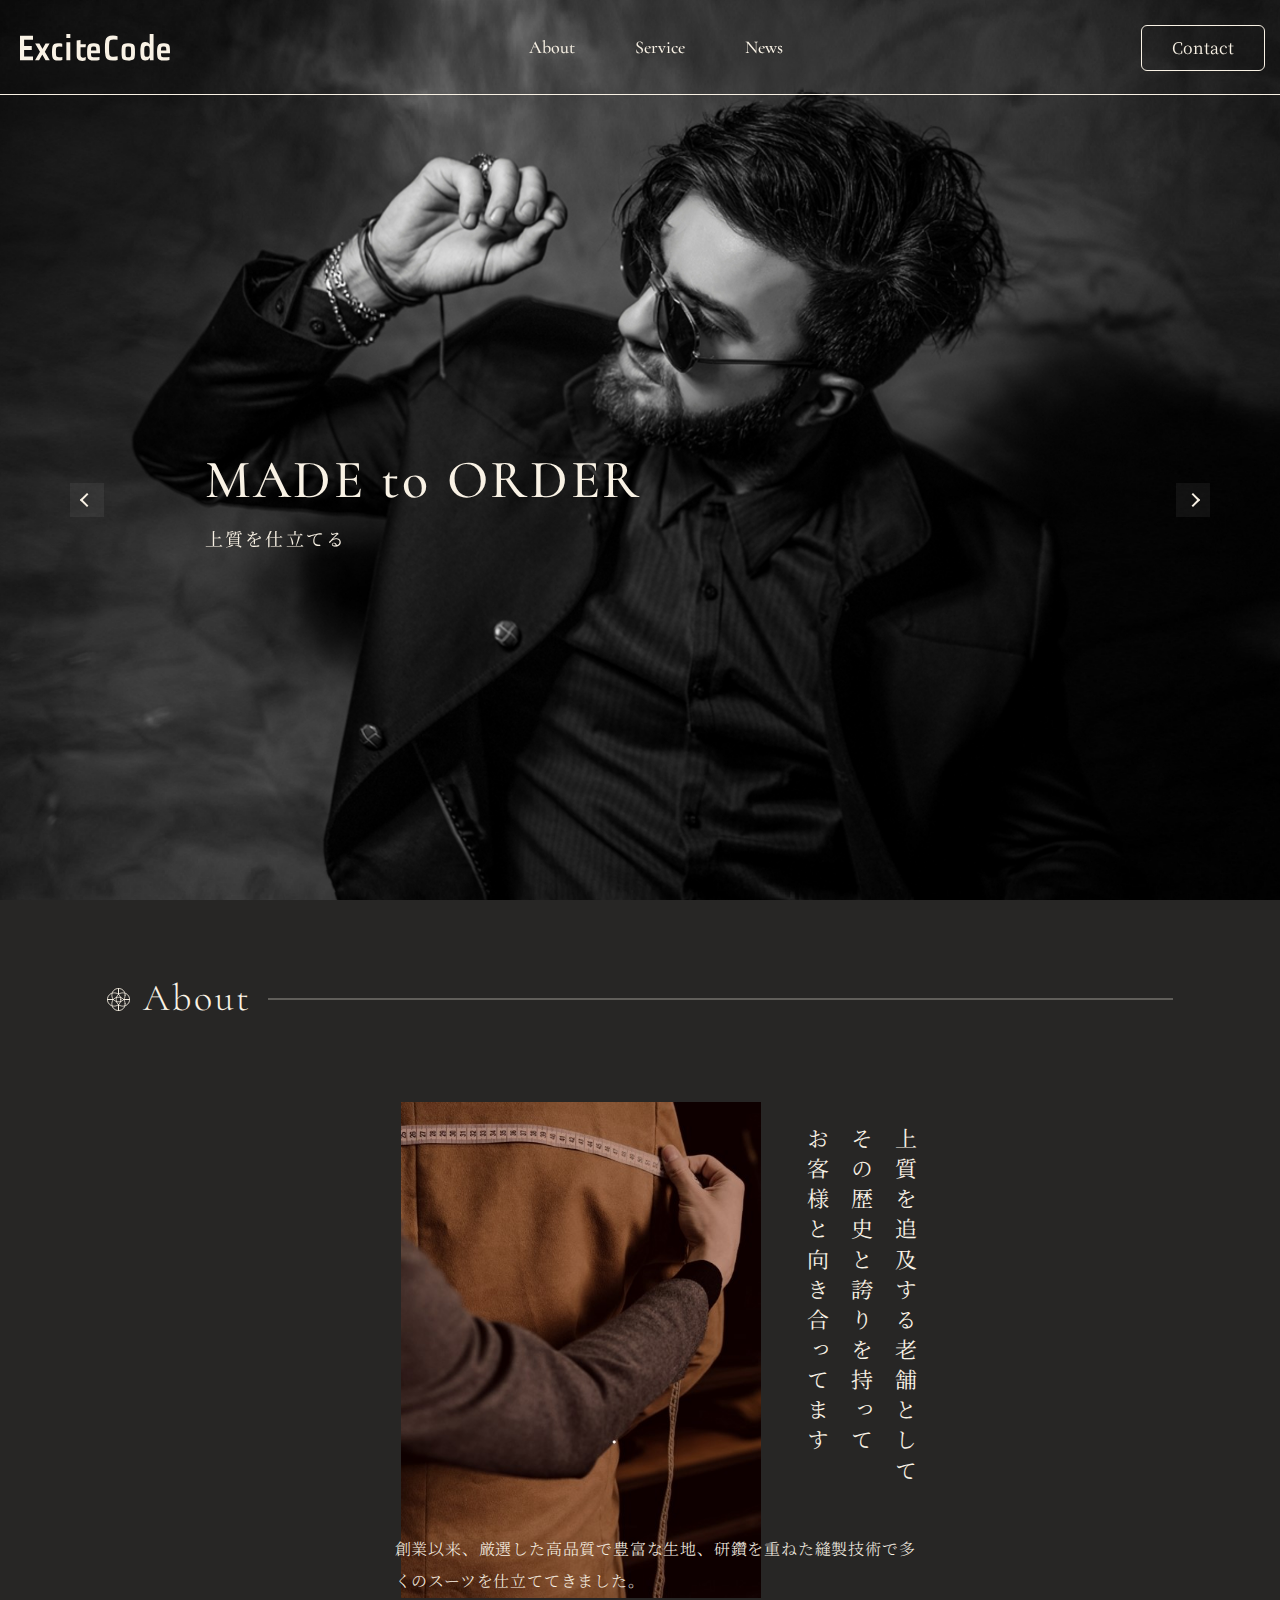
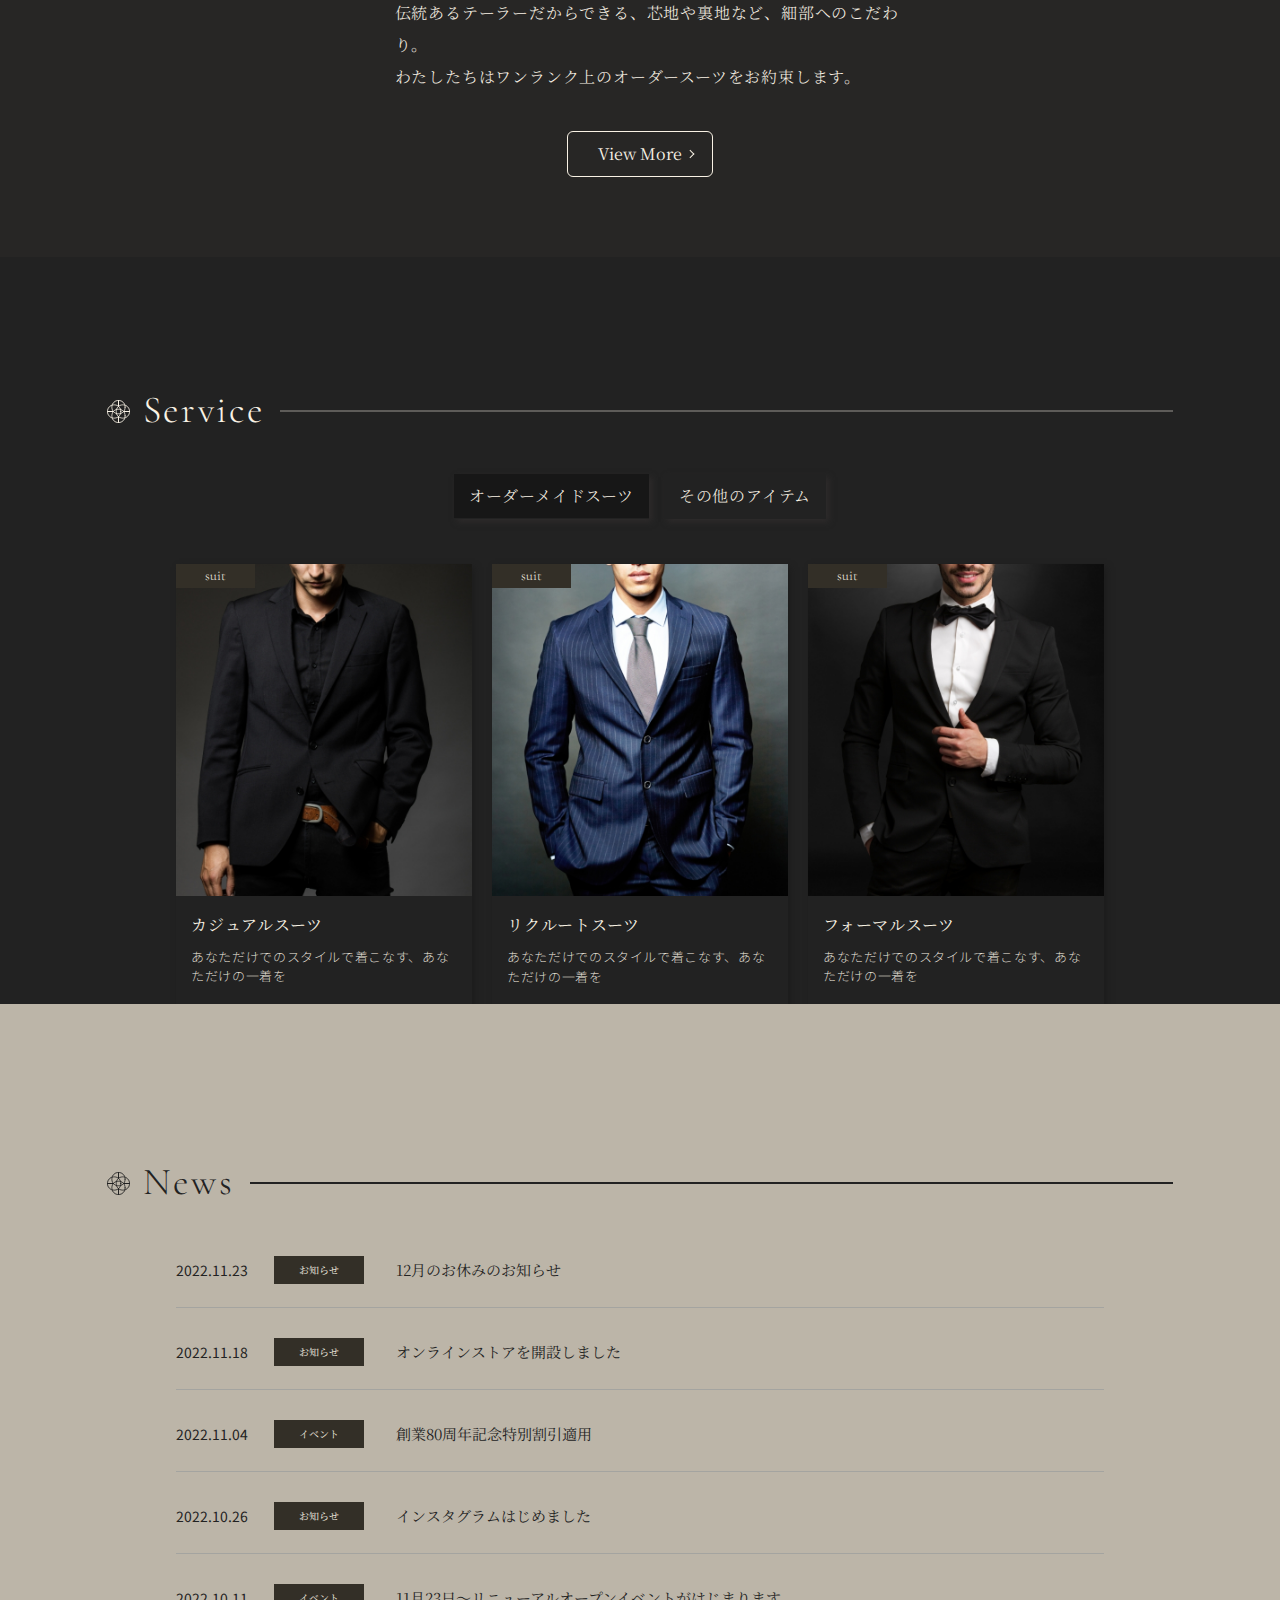
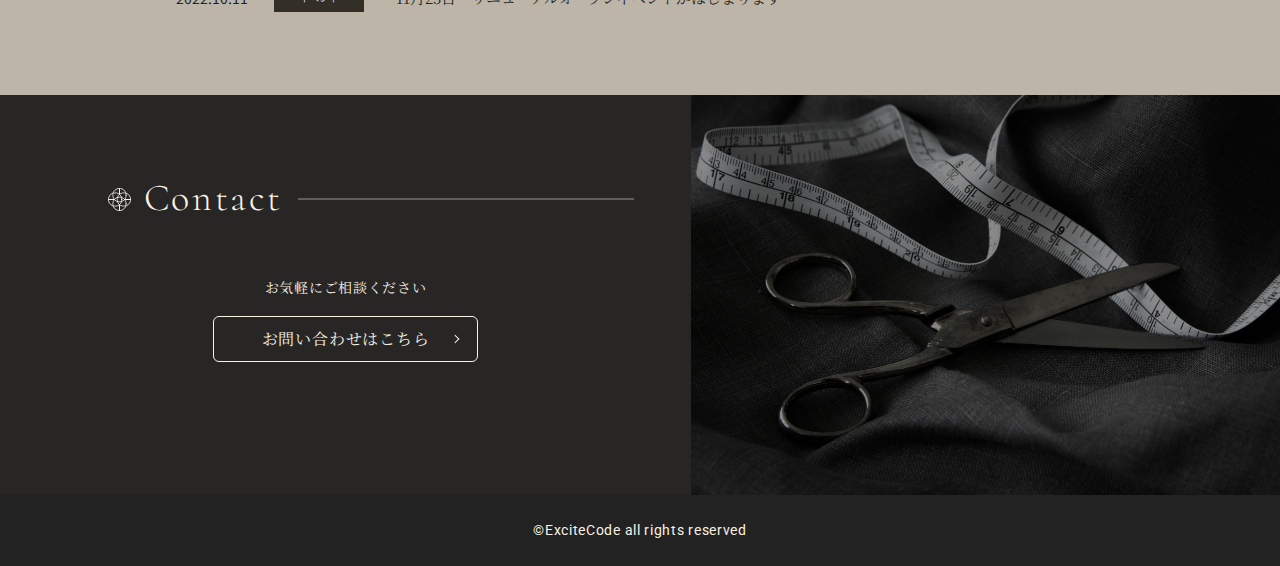
==== index.html @ 0dd818ef "初回コミット" ====
<!DOCTYPE html>
<html lang="ja">

<head>
  <meta name="robots" content="noindex,nofollow">
  <meta charset="UTF-8">
  <meta name="viewport" content="width=device-width,initial-scale=1.0">
  <meta name="format-detection" content="telephone=no">
  <!-- meta情報 -->
  <title>ExciteCode04</title>
  <meta name="description" content="ExciteCodeは、伝統あるテーラーだからできる、芯地や裏地など、細部へこだわります。わたしたちはワンランク上のオーダースーツをお約束します。">
  <meta name="keywords" content="ExciteCode,オーダーメイドスーツ,ネクタイ" >
  <!-- ogp -->
  <meta property="og:title" content="ExciteCode">
  <meta property="og:type" content="website">
  <meta property="og:url" content="">
  <meta property="og:image" content="">
  <meta property="og:site_name" content="ExciteCode">
  <meta property="og:description" content="ExciteCodeは、伝統あるテーラーだからできる、芯地や裏地など、細部へこだわります。わたしたちはワンランク上のオーダースーツをお約束します。">
  <meta name="twitter:card" content="summary" >
  <meta name="viewport" content="width=device-width, initial-scale=1.0">
  <!-- ファビコン -->
  <link rel="icon" href="/images/MACOSX/favicon.ico">
  <link rel="apple-touch-icon" href="/images/MACOSX/apple-touch-icon.png">
  <!-- Google Fonts -->
  <link rel="preconnect" href="https://fonts.googleapis.com">
  <link rel="preconnect" href="https://fonts.gstatic.com" crossorigin>
  <link href="https://fonts.googleapis.com/css2?family=Noto+Sans+JP:wght@400;500&family=Noto+Serif+JP:wght@300;400&family=Roboto:wght@500&display=swap" rel="stylesheet">
  <link rel="preconnect" href="https://fonts.googleapis.com">
  <link rel="preconnect" href="https://fonts.gstatic.com" crossorigin>
  <link href="https://fonts.googleapis.com/css2?family=Cormorant:ital,wght@0,300..700;1,300..700&family=Noto+Sans+JP:wght@400;500&family=Noto+Serif+JP:wght@300;400&family=Roboto:wght@500&display=swap" rel="stylesheet">
  <!-- css -->
  <link rel="stylesheet" href="https://unpkg.com/swiper@8/swiper-bundle.min.css">
  <link rel="stylesheet" href="/css/style.css">

  <!-- JavaScript -->
  <script src="https://code.jquery.com/jquery-3.6.1.min.js" integrity="sha256-o88AwQnZB+VDvE9tvIXrMQaPlFFSUTR+nldQm1LuPXQ=" crossorigin="anonymous" defer></script>
  <script src="https://cdn.jsdelivr.net/npm/swiper@8/swiper-bundle.min.js" defer></script>
  <script src="/js/script.js" defer></script>
</head>

<body>
  <header class="header js-header"> <!--headerはメインビュー過ぎたら背景色を＃２２２２２２にする -->
    <div class="header__inner">
      <a href="/index.html">
        <h1 class="header__name"><img class="header__logo" src="/images/h1.svg" alt="ExciteCode"></h1>
      </a>
      <nav class="header__nav md-none">
        <ul class="header__items">
          <li class="header__item"><a href="/pc2_about.html" class="header__link">About</a></li>
          <li class="header__item"><a href="#service" class="header__link">Service</a></li>
          <li class="header__item"><a href="#news" class="header__link">News</a></li>
        </ul>
      </nav> 
      <div class="header__contact-button-wrapper md-none">
        <a href="/pc2_contact.html" class="header__contact contact-button md-none">Contact</a>
      </div>
    </div> <!-- //header__inner -->

    <div class="hamburger js-hamburger md-show"><!-- ハンバーガー -->
      <span></span>
      <span></span>
      <span></span>
    </div>
    <div class="drawer-menu js-drawer">
      <div class="drawer-menu__inner">
        <ul class="drawer-menu__items">
          <li class="drawer-menu__item">
            <a href="pc2_about.html" class="drawer-menu__link">About</a>
          </li>
          <li class="drawer-menu__item">
            <a href="#service" class="drawer-menu__link">Service</a>
          </li>
          <li class="drawer-menu__item">
            <a href="#news" class="drawer-menu__link">News</a>
          </li>
          <li class="drawer-menu__item">
            <a href="pc2_contact.html" class="drawer-menu__link drawer-menu__link--contact">Contact</a>
          </li>
        </ul>
      </div>
    </div>
  </header><!--header-->

  <main>
    <section class="mv" id="mv">
      <div class="mv__inner">
        <div class="mv__title-inner">
          <h2 class="mv__title">
            MADE&nbsp;to&nbsp;ORDER
          </h2>
          <p class="mv__title--small">上質を仕立てる</p>
        </div>
        <div class="slider swiper js-swiper">
          <div class="swiper-wrapper">
            <div class="swiper-slide">
              <picture>
                <source srcset="/images/fv-bg01.jpg" media="(min-width: 768px)">
                <img src="/images/sp-fv-bg01.jpg" alt="スーツを着た男性が右手を挙げてポーズをとっている様子">
              </picture>
            </div>
            <div class="swiper-slide">
              <picture>
                <source srcset="/images/fv-bg02.jpg" media="(min-width: 768px)">
                <img src="/images/sp-fv-bg02.jpg" alt="下を向いて腕時計を触るスーツの男性">
              </picture>
            </div>
            <div class="swiper-slide">
              <picture>
                <source srcset="/images/fv-bg03.jpg" media="(min-width: 768px)">
                <img src="/images/sp-fv-bg03.jpg" alt="スーツを開いている蝶ネクタイの男性">
              </picture>
            </div>
          </div>
          <div class="swiper-pagination"></div>
          <div class="swiper-button-prev md-none"></div>
          <div class="swiper-button-next md-none"></div>
        </div>
      </div>
    </section>
    <section id="about" class="about">
      <div class="inner"> 
        <div class="title-wrap about__title-wrap">
          <!-- about__title-要らないかも？-->
          <h2 class="section-title section-title--white">About</h2>  
        </div> 
        <div class="about__section">
          <div class="about__section-inner">
            <p class="about__text-text">上質を追及する<br class="sp-show">老舗として<br>その歴史と<br class="sp-show">誇りを持って<br>お客様と<br class="sp-show">向き合ってます</p>
            <img  class="about-img" src="/images/about-img.jpg" alt="皮のスーツを採寸している後ろ姿">
          </div>
          <p class="text about-text-caver">
            創業以来、厳選した高品質で豊富な生地、研鑽を重ねた縫製技術で多くのスーツを仕立ててきました。<br>
            伝統あるテーラーだからできる、芯地や裏地など、細部へのこだわり。<br>
            わたしたちはワンランク上のオーダースーツをお約束します。  
          </p>
          <div class="button--view-more">
            <a href="/pc2_about.html" class="contact-button about__contact-button--small">View More</a>
          </div> 
        </div>
      </div>
    </section>
    <!--サービス-->
    <section id="service" class="service">
      <div class="inner">  
        <div class="title-wrap title-wrap--service">
          <h2 class="section-title section-title--white">Service</h2> 
        </div> 
        <div class="section-inner section-inner--service">
          <div class="tab">
            <div class="tab__list">
              <button class="tab__button js-tab-button is-active">オーダーメイドスーツ</button>
              <button class="tab__button js-tab-button">その他のアイテム</button>
            </div>
            <div class="tab__contents">
              <div class="tab__content js-tab-content  is-active">
                <div class="tab__content-cards">
                  <div class="tab__content-card">
                    <div class="tab__img">
                      <p class="tab__text--on">suit</p>
                      <img src="/images/suit01.jpg" alt="黒いカジュアルスーツを着た男性">  
                    </div>
                    <div class="tab__card-body">
                      <p class="tab__text--title">カジュアルスーツ</p>
                      <p class="tab__text--text">あなただけでのスタイルで着こなす、あなただけの一着を</p>  
                    </div>
                  </div>
                  <div class="tab__content-card">
                    <div class="tab__img">
                      <p class="tab__text--on">suit</p>
                      <img src="/images/suit02.jpg" alt="紺の縦じまスーツを着た男性">  
                    </div>
                    <div class="tab__card-body">
                      <p class="tab__text--title">リクルートスーツ</p>
                      <p class="tab__text--text">あなただけでのスタイルで着こなす、あなただけの一着を</p>  
                    </div>
                  </div>
                  <div class="tab__content-card">
                    <div class="tab__img">
                      <p class="tab__text--on">suit</p>
                      <img  src="/images/suit03.jpg" alt="黒いフォーマルスーツを着た男性">    
                    </div>
                    <div class="tab__card-body">
                      <p class="tab__text--title">フォーマルスーツ</p>
                      <p class="tab__text--text">あなただけでのスタイルで着こなす、あなただけの一着を</p>  
                    </div>
                  </div>
                </div>
              </div>
            </div>
            <div class="tab__content js-tab-content">
              <div class="tab__content-cards">
                <div class="tab__content-card">
                  <div class="tab__img">
                    <p class="tab__text--on">shoes</p>
                    <img src="/images/other01.jpg" alt="茶色の革靴">    
                  </div>
                  <div class="tab__card-body">
                    <p class="tab__text--title">シューズ</p>
                    <p class="tab__text--text">あなただけでのスタイルで着こなす、あなただけの一着を</p>
                  </div>
                </div>
                <div class="tab__content-card">
                  <div class="tab__img">
                    <p class="tab__text--on">tie</p>
                    <img src="/images/other02.jpg" alt="青いネクタイとネクタイピン">    
                  </div>
                  <div class="tab__card-body">
                    <p class="tab__text--title">ネクタイ</p>
                    <p class="tab__text--text">あなただけでのスタイルで着こなす、あなただけの一着を</p>
                  </div>
                  </div>
                <div class="tab__content-card">
                  <div class="tab__img">
                    <p class="tab__text--on">bag</p>
                    <img src="/images/oher03.jpg" alt="茶色い皮のロック付きビジネスバッグ">    
                  </div>
                  <div class="tab__card-body">
                    <p class="tab__text--title">フォーマルバッグ</p>
                    <p class="tab__text--text">あなただけでのスタイルで着こなす、あなただけの一着を</p>
                  </div>
                </div>
              </div>
            </div>
          </div>  
        </div>
      </div>
    </section>
    <!--ニュース-->
    <section id="news" class="news">
      <div class="inner">
        <div class="title-wrap news__title-wrap">
          <h2 class="section-title section-title--black">News</h2>
        </div> 
        <ul class="section-inner section-inner--news">
          <li class="news__item">
            <a href="#">
              <div class="news__item--menu">
                <div class="news__item--label">
                  <time class="news__item-date" datetime="2022-11-23">2022.11.23</time>
                </div>
                <div class="news__item--label-brown">
                  <p class="news__item-tab">お知らせ</p>
                </div>  
              </div>
              <div class="news__item--label-large">
                <p class="news__item-title">12月のお休みのお知らせ</p>
              </div>  
            </a>
          </li>
          <li class="news__item">
            <a href="#">
              <div class="news__item--menu">
                <div class="news__item--label">
                  <time class="news__item-date" datetime="2022-11-23">2022.11.18</time>
                </div>
                <div class="news__item--label-brown">
                  <p class="news__item-tab">お知らせ</p>
                </div>  
              </div>
              <div class="news__item--label-large">
                <p class="news__item-title">オンラインストアを開設しました</p>
              </div>  
            </a>
          </li>
          <li class="news__item">
            <a href="#">
              <div class="news__item--menu">
                <div class="news__item--label">
                  <time class="news__item-date" datetime="2022-11-04">2022.11.04</time>
                </div>
                <div class="news__item--label-brown">
                  <p class="news__item-tab">イベント</p>
                </div>  
              </div>
              <div class="news__item--label-large">
                <p class="news__item-title">創業80周年記念特別割引適用</p>
              </div>  
            </a>
          </li>
          <li class="news__item">
            <a href="#">
              <div class="news__item--menu">
                <div class="news__item--label">
                  <time class="news__item-date" datetime="2022-11-23">2022.10.26</time>
                </div>
                <div class="news__item--label-brown">
                  <p class="news__item-tab">お知らせ</p>
                </div>  
              </div>
              <div class="news__item--label-large">
                <p class="news__item-title">インスタグラムはじめました</p>
              </div>  
            </a>
          </li>
          <li class="news__item">
            <a href="#">
              <div class="news__item--menu">
                <div class="news__item--label">
                  <time class="news__item-date" datetime="2022-11-23">2022.10.11</time>
                </div>
                <div class="news__item--label-brown">
                  <p class="news__item-tab">イベント</p>
                </div>  
              </div>
              <div class="news__item--label-large">
                <p class="news__item-title">11月23日～リニューアルオープンイベントがはじまります</p>
              </div>  
            </a>
          </li>
        </ul>
      </div>
    </section>
    <section id="contact" class="contact">
      <div class="contact-left">
        <div class="inner contact-inner"> 
          <div class="title-wrap contact__title-wrap">
            <h2 class="section-title section-title--white contact__section-title">Contact</h2> 
          </div>
        <!-- <div class="contact-title-wrap"> -->
          <div class="contact__title-inner"> 
            <p class="contact-text text text--white">お気軽にご相談ください</p>
            <a href="/pc2_contact.html" class="contact-button contact__contact-button">お問い合わせはこちら</a>
          </div> 
        </div> 
      </div>
      <div class="contact-img-right">
        <img src="/images/contact-img.jpg" alt="裁ちばさみとメジャーが布の上に置いてある様子">
      </div>
    </section>
    <!-- <section id="contact" class="contact">
      <div class="contact-left">
        <div class="contact__title--inner"> 
          <div class="title-wrap contact__title-wrap">
            <h2 class="section-title section-title--white contact__section-title">Contact</h2> 
          </div>
        </div>
        <div class="contact-title-wrap">
          <div class="contact__title-inner"> 
            <p class="contact-text text text--white">お気軽にご相談ください</p>
            <a href="/pc2_contact.html" class="contact-button contact__contact-button">お問い合わせはこちら</a>
          </div> 
        </div>
      </div>
      <div class="contact-img-right">
        <img src="/images/contact-img.jpg" alt="裁ちばさみとメジャーが布の上に置いてある様子">
      </div>
    </section> --> 

  </main>
  <footer class="footer">
    <small class="footer__copyright">&copy;ExciteCode&nbsp;all&nbsp;rights&nbsp;reserved</small>
  </footer>
</body>

</html>
---- css/style.css ----
@charset "UTF-8";
html {
  font-size: 16px;
}

body {
  font-family: "Noto Serif JP", serif;
}

a[href^="tel:"] {
  pointer-events: none;
}
@media screen and (max-width: 768px) {
  a[href^="tel:"] {
    pointer-events: auto;
  }
}

a {
  transition: opacity 0.3s;
}
a:hover {
  opacity: 0.7;
}

*,
*::before,
*::after {
  box-sizing: border-box;
}

/* Remove default padding */
ul,
ol {
  padding: 0;
}

/* Remove default margin */
body,
h1,
h2,
h3,
h4,
p,
ul,
ol,
figure,
blockquote,
dl,
dd {
  margin: 0;
}

/* Set core root defaults */
html {
  scroll-behavior: smooth;
}

/* Set core body defaults */
body {
  min-height: 100vh;
  text-rendering: optimizeSpeed;
  line-height: 1.5;
}

/* Remove list styles on ul, ol elements with a class attribute */
ul,
ol {
  list-style: none;
}

/* A elements that don't have a class get default styles */
a:not([class]) {
  text-decoration-skip-ink: auto;
}

a {
  text-decoration: none;
}

/* Make images easier to work with */
img {
  max-width: 100%;
  display: block;
}

/* Natural flow and rhythm in articles by default */
article > * + * {
  margin-top: 1em;
}

/* Inherit fonts for inputs and buttons */
input,
button,
textarea,
select {
  font: inherit;
}

/* Blur images when they have no alt attribute */
img:not([alt]) {
  filter: blur(10px);
}

/* フォームリセット */
input,
button,
select,
textarea {
  -webkit-appearance: none;
  -moz-appearance: none;
  appearance: none;
  background: transparent;
  border: none;
  border-radius: 0;
  font: inherit;
  outline: none;
}

textarea {
  resize: vertical;
}

input[type=checkbox],
input[type=radio] {
  display: none;
}

input[type=submit],
input[type=button],
label,
button,
select {
  cursor: pointer;
}

select::-ms-expand {
  display: none;
}

.main {
  margin: 0 auto;
}
@media screen and (max-width: 768px) {
  .main {
    margin: 0 15px;
  }
}

.header {
  position: fixed;
  z-index: 1000;
  top: 0;
  left: 0;
  width: 100%;
  max-width: 100%;
  height: 95px;
  align-items: center;
  background-color: transparent;
  border-bottom: 1px solid #F9F2E5;
}
@media screen and (max-width: 768px) {
  .header {
    border-bottom: none;
    height: 75px;
  }
}

.header.change-color {
  background-color: #222222;
  transition: 0.3s ease-in-out;
}
@media screen and (max-width: 768px) {
  .header.change-color {
    background-color: #222222;
  }
}

.header__inner {
  display: flex;
  justify-content: space-between;
  height: inherit;
  align-items: center;
  flex-wrap: wrap;
  width: 100%;
  max-width: 100%;
  padding: 0 15px;
}
@media screen and (max-width: 768px) {
  .header__inner {
    padding-top: 5px;
  }
}

.header__inner a {
  height: inherit;
  display: flex;
  align-items: center;
}

.header__name {
  color: #F9F2E5;
  font-family: "Cormorant", serif;
  font-size: 18px;
  width: 150px;
  margin-right: auto;
  margin-left: 5px;
}
@media screen and (max-width: 1024px) {
  .header__name {
    width: 132px;
    height: 22px;
    margin-left: 0;
  }
}

.header__nav {
  margin-left: auto;
  margin-right: auto;
  height: inherit;
}

.header__logo {
  width: 100%;
  height: auto;
  max-width: 100%;
}

.header__items {
  display: flex;
  height: inherit;
}

.header__item {
  font-family: "Cormorant", serif;
  font-size: 18px;
  height: inherit;
  font-weight: 500;
}

.header__item a {
  color: #F9F2E5;
  display: flex;
  height: inherit;
  padding: 0 30px;
  align-items: center;
}

.header__contact {
  margin: 0 auto;
}

.header__about__section-title {
  width: 171px;
  padding-top: 31px;
  padding-left: 20px;
  align-items: center;
  background-color: transparent;
}
@media screen and (max-width: 768px) {
  .header__about__section-title {
    width: 132px;
  }
}

.hamburger {
  position: fixed;
  z-index: 9999;
  top: 30px;
  right: 15px;
  width: 25px;
  height: 16px;
  cursor: pointer;
}

.hamburger span {
  position: absolute;
  left: 0;
  display: inline-block;
  width: 100%;
  height: 2px;
  transition: transform, background-color 0, 3s;
  background-color: #F9F2E5;
}

.hamburger span:first-child {
  top: 0;
}

.hamburger span:nth-child(2) {
  top: 8px;
  transition: 0.3s opacity;
}

.hamburger span:nth-child(3) {
  top: 16px;
}

.hamburger.is-active {
  top: 20px;
  right: 12px;
}

.hamburger.is-active span {
  background-color: #F9F2E5;
}

.hamburger.is-active span:first-child {
  top: 15px;
  transform: rotate(-45deg);
}

.hamburger.is-active span:nth-child(2) {
  opacity: 0;
}

.hamburger.is-active span:nth-child(3) {
  top: 15px;
  transform: rotate(45deg);
}

.drawer-menu {
  position: absolute;
  z-index: 5000;
  top: 0;
  left: 0;
  width: 100%;
  height: 100Vh;
  background-color: #222222;
  opacity: 0.9;
  display: none;
}

.drawer-menu__inner {
  display: flex;
  align-items: center;
  justify-content: center;
  width: 100%;
  height: inherit;
}

.drawer-menu__items {
  display: flex;
  align-items: center;
  flex-direction: column;
}

.drawer-menu__item {
  display: inline-block;
}

.drawer-menu__item:not(:first-child) {
  margin-top: 30px;
}

.drawer-menu__link {
  font-family: "Cormorant", serif;
  font-weight: 500;
  letter-spacing: 0.05em;
  line-height: 1.875;
  color: #F9F2E5;
  display: inline-block;
  width: 200px;
  padding-bottom: 25px;
  text-align: center;
}

.drawer-menu__contact {
  margin-top: 40px;
}

.drawer-menu__link.drawer-menu__link--contact {
  padding: 14px 14px;
  border: 1px solid #F9F2E5;
  border-radius: 10px;
  transition: 0.3s background-color;
}
.drawer-menu__link.drawer-menu__link--contact:hover {
  opacity: 1;
  background-color: #332F27;
}
@media screen and (max-width: 375px) {
  .drawer-menu__link.drawer-menu__link--contact {
    background-color: transparent;
  }
}

/* スマートフォン用のスタイル */
@media screen and (max-width: 767px) {
  .drawer-menu__item.drawer-menu__item {
    position: relative;
  }
}
.drawer-menu__item:not(:nth-child(4))::before {
  content: "";
  position: absolute;
  top: 50%;
  left: 30%;
  transform: translateY(-50%);
  width: 14px; /* 画像の幅 */
  height: 14px; /* 画像の高さ */
  background-image: url("/images/title-logo.svg"); /* 画像のURLを指定 */
  background-size: cover;
  background-position: center;
  background-repeat: no-repeat;
}

.drawer-menu__link {
  padding: 10px 10px 10px 22px; /* 左側の余白を調整 */
}

.drawer-menu.is-open {
  /* display: block; 基本使わない　トランジションが聞かなくなるから */
  opacity: 0;
  visibility: visible;
}

.mv {
  position: relative;
  max-width: 100%;
  width: 100%;
  height: 100vh;
  background-repeat: no-repeat;
  background-position: center;
  background-size: cover;
  overflow: hidden;
  z-index: 100;
}

.mv__inner {
  height: inherit;
}

.mv__title-inner {
  position: absolute;
  z-index: 500;
  top: 55%;
  left: 205px;
  transform: translateY(-50%);
  background-color: transparent;
}
@media screen and (max-width: 768px) {
  .mv__title-inner {
    top: 50%;
    left: 55px;
  }
}

.mv__title-inner.mv__title-inner--page-about {
  transform: translate(-50%, -50%);
}

.mv__title {
  font-family: "Cormorant", serif;
  font-weight: 500;
  font-size: 54px;
  color: #F9F2E5;
  letter-spacing: 0.05em;
}
@media screen and (max-width: 768px) {
  .mv__title {
    font-size: 36px;
    font-weight: 500;
  }
}

.mv__title--small {
  color: #F9F2E5;
  font-family: "Noto Serif JP", serif;
  font-weight: 400;
  font-size: 18px;
  letter-spacing: 0.12em;
  margin-top: 5px;
}
@media screen and (max-width: 768px) {
  .mv__title--small {
    margin-top: 0;
    font-size: 14px;
    letter-spacing: 0.09em;
    padding-top: 10px;
    text-align: center;
  }
}

.swiper-button-prev,
.swiper-button-next {
  position: absolute;
  top: 58%;
  transform: translateY(-50%);
  width: 70px;
  height: 4px;
  background-color: #4f4c4c;
  color: white;
  text-align: center;
  line-height: 30px;
  cursor: pointer;
}

.swiper {
  height: inherit;
}

.swiper-slide picture {
  display: block;
  height: inherit;
}

.swiper-slide picture img {
  width: 100%;
  display: block;
  height: 100%;
  object-fit: cover;
}

.swiper-button-prev {
  left: 70px;
}

.swiper-button-next {
  right: 70px;
}

.swiper-button-prev,
.swiper-button-next {
  width: 34px;
  height: 34px;
  background-color: rgba(255, 255, 255, 0.06); /* 8の値で透過させる */
}

.swiper-button-prev::after,
.swiper-button-next::after {
  position: absolute;
  top: 50%;
  left: 50%;
  width: 10px;
  height: 10px;
  content: "";
  transform: translate(-50%, -50%) rotate(45deg);
  border-top: 2px solid #F9F2E5;
  border-right: 2px solid #F9F2E5;
}

.swiper-button-prev::after {
  transform: translate(-50%, -50%) rotate(-135deg);
}

.swiper-horizontal > .swiper-pagination-bullets .swiper-pagination-bullet,
.swiper-pagination-horizontal.swiper-pagination-bullets .swiper-pagination-bullet {
  margin: 0 9px;
  margin-bottom: 27px;
}
@media screen and (max-width: 768px) {
  .swiper-horizontal > .swiper-pagination-bullets .swiper-pagination-bullet,
  .swiper-pagination-horizontal.swiper-pagination-bullets .swiper-pagination-bullet {
    margin-bottom: 12px;
  }
}

.swiper-pagination-bullet {
  width: 70px;
  height: 4px;
  opacity: 1;
  border-radius: 0;
  background-color: #332F27;
}
@media screen and (max-width: 768px) {
  .swiper-pagination-bullet {
    width: 35px;
    height: 1px;
  }
}

.swiper-pagination-bullet-active {
  background-color: #F9F2E5;
}

.about {
  background-color: #272625;
  margin: 0 auto;
}
@media screen and (max-width: 375px) {
  .about {
    padding-bottom: 10px;
  }
}

.about__title-wrap {
  padding-top: 0px;
}
@media screen and (max-width: 768px) {
  .about__title-wrap {
    padding-top: 52px;
  }
}
@media screen and (max-width: 375px) {
  .about__title-wrap {
    padding-top: 55px;
  }
}

.about__section {
  margin: 0 auto; /* 左右のマージンを自動で設定して中央に寄せる */
  justify-content: center;
}
@media screen and (max-width: 768px) {
  .about__section {
    display: block;
  }
}

.about__section-inner {
  display: flex;
  justify-content: center;
  flex-direction: row-reverse;
  gap: 35px;
  padding-top: 75px;
  padding-left: 3rem;
}
@media screen and (max-width: 768px) {
  .about__section-inner {
    display: block;
    padding-top: 30px;
    padding-left: 0;
  }
}

.about__text-text {
  font-size: 22px;
  color: #F9F2E5;
  writing-mode: vertical-rl; /* 縦書きに変更 */
  padding-top: 25px;
  line-height: 2;
  letter-spacing: 0.37em;
}
@media screen and (max-width: 768px) {
  .about__text-text {
    font-size: 14px;
    font-weight: 300;
    margin: 0 auto;
    line-height: 2.1;
    letter-spacing: 0.3em;
    padding-left: 0;
  }
}
@media screen and (max-width: 375px) {
  .about__text-text {
    line-height: 2;
    text-align: initial; /* 初期値に戻す */
    padding-top: 22px;
    margin-right: auto;
    margin-left: auto;
  }
}

.about-img {
  width: 360px;
  height: auto;
  max-width: 100%;
}
@media screen and (max-width: 768px) {
  .about-img {
    width: 240px;
    height: 333px;
    margin: 37px auto;
  }
}
@media screen and (max-width: 375px) {
  .about-img {
    margin-top: 37px;
  }
}

.about--text {
  margin-left: 58px;
  margin-top: 129px;
  margin-left: 100px;
}
@media screen and (max-width: 768px) {
  .about--text {
    display: flex;
    justify-content: center;
    margin-left: 0;
  }
}

.about-text-caver {
  font-family: "Noto Sans JP", sans-serif;
  font-weight: 300;
  color: #F9F2E5;
  font-size: 16px;
  text-align: left;
  line-height: 2;
  margin-top: -65px;
  margin-right: auto;
  margin-left: auto;
  width: 52%;
  padding-left: 2rem;
}
@media screen and (max-width: 768px) {
  .about-text-caver {
    width: 86%;
    font-size: 14px;
    line-height: 1.8;
    margin-top: -8.5em;
    font-weight: 300;
  }
}
@media screen and (max-width: 375px) {
  .about-text-caver {
    font-family: "Noto Serif JP", serif;
    font-size: 13px;
    font-weight: 300;
    width: 90%;
    margin-top: -120px;
    padding-left: 0;
  }
}

.button--view-more {
  display: flex;
  justify-content: center;
  align-items: center;
  margin: 38px auto 0;
  padding-bottom: 80px;
  z-index: 10;
}
@media screen and (max-width: 768px) {
  .button--view-more {
    margin-top: 35px;
    padding-bottom: 55px;
    margin-bottom: -4px;
  }
}

.service {
  background-color: #222222;
  padding-bottom: 60px;
}
@media screen and (max-width: 768px) {
  .service {
    padding-bottom: 50px;
  }
}

.title-wrap--service {
  padding-top: 55px;
}

.section-inner.section-inner--service {
  padding-top: 0;
  display: flex;
  width: 87%;
}
@media screen and (max-width: 768px) {
  .section-inner.section-inner--service {
    padding: 0;
    font-size: 14px;
    width: auto;
  }
}
@media screen and (max-width: 375px) {
  .section-inner.section-inner--service {
    margin-bottom: 0px;
  }
}

.tab {
  padding-top: 35px;
  width: 100%;
}
@media screen and (max-width: 768px) {
  .tab {
    padding-top: 40px;
  }
}

.tab__list {
  display: flex;
  justify-content: center;
  gap: 15px;
}

.tab__button {
  font-family: "Noto Serif JP", serif;
  font-size: 16px;
  font-weight: 300;
  cursor: pointer;
  padding-bottom: 2px;
  border-bottom: 1px solid transparent;
  color: #F9F2E5;
  padding: 10px 15px;
  transition: all 0.4s ease-out;
  position: relative;
  overflow: hidden;
}
@media screen and (max-width: 768px) {
  .tab__button {
    font-size: 14px;
    padding: 4px 15px;
    white-space: nowrap;
  }
}
.tab__button:hover, .tab__button.is-active {
  background-color: rgba(0, 0, 0, 0.3);
  border-bottom-color: #222222;
}
.tab__button:hover::after, .tab__button.is-active::after {
  transform: translateX(0);
}

.tab__button {
  letter-spacing: 0.05em;
  box-shadow: 3px 3px 6px #2e2b2b;
}

.tab__contents {
  margin-top: 45px;
}
@media screen and (max-width: 375px) {
  .tab__contents {
    margin-top: 50px;
  }
}

.tab__content {
  display: none;
  background-color: #222222;
  max-width: fit-content;
  opacity: 0;
  transition: opacity 0.4s ease-out;
}

.tab__content.is-active {
  display: block;
  opacity: 1;
}
@media screen and (max-width: 768px) {
  .tab__content.is-active {
    margin-right: auto;
    margin-left: auto;
  }
}

.tab__content-cards {
  display: grid;
  grid-template-columns: repeat(3, 1fr);
  gap: 20px;
  margin: auto;
}
@media screen and (max-width: 768px) {
  .tab__content-cards {
    grid-template-columns: repeat(1, 1fr);
    gap: 60px;
    padding-top: 0;
  }
}
@media screen and (max-width: 375px) {
  .tab__content-cards {
    gap: 23px;
  }
}

.tab__content-card {
  position: relative;
  box-shadow: 3px 3px 6px #1D1D1D;
  transition: all 0.4s ease-out;
}
@media screen and (max-width: 768px) {
  .tab__content-card {
    padding-top: 8px;
  }
}

.tab__text--on {
  font-family: "Cormorant", serif;
  font-size: 14px;
  font-weight: 300;
  color: #F9F2E5;
  background-color: #332F27;
  width: 79px;
  padding: 5px 0;
  display: flex;
  align-items: center;
  justify-content: center;
  text-align: center;
  line-height: 1;
  position: absolute;
  top: 0;
  left: 0;
}
.tab__img {
  aspect-ratio: 337/377;
  object-fit: cover;
  margin: 0 auto;
}
@media screen and (max-width: 768px) {
  .tab__img {
    position: relative;
    width: 72.465%;
  }
}

.tab__card-body {
  margin: 12px 15px auto;
}
@media screen and (max-width: 768px) {
  .tab__card-body {
    margin: 15px 63px auto;
  }
}

.tab__text--title {
  color: #F9F2E5;
  font-family: "Noto Serif JP", serif;
  font-size: 16px;
  letter-spacing: 0.05em;
  padding-top: 5px;
}
@media screen and (max-width: 768px) {
  .tab__text--title {
    font-size: 14px;
    letter-spacing: -0.2em;
  }
}
@media screen and (max-width: 375px) {
  .tab__text--title {
    padding-top: 0;
  }
}

.tab__text--text {
  color: #F9F2E5;
  font-family: "Noto Sans JP", sans-serif;
  font-size: 13px;
  letter-spacing: 0.05em;
  font-weight: 200;
  margin-top: 10px;
  margin-bottom: 38px;
}
@media screen and (max-width: 768px) {
  .tab__text--text {
    line-height: 1.538;
    letter-spacing: -0.9px;
    margin-bottom: 30px;
  }
}

.news {
  background-color: #BCB5A8;
  padding-bottom: 60px;
}
@media screen and (max-width: 768px) {
  .news {
    padding-top: 55px;
    padding-bottom: 13px;
  }
}
@media screen and (max-width: 375px) {
  .news {
    padding-bottom: 55px;
  }
}

#news {
  position: relative;
  padding-top: 80px; /* ヘッダーの高さ分の余白を確保 */
  margin-top: -80px; /* 余白を消して、見た目はそのまま */
}

.section-title.news__section-title {
  color: #222222;
  margin-left: 10px;
}

.news__section-inner {
  padding: 0 20px;
  max-width: 1240px;
  width: 100%;
  margin: auto;
}
@media screen and (max-width: 768px) {
  .news__section-inner {
    padding: 0 15px;
  }
}
@media screen and (max-width: 375px) {
  .news__section-inner {
    padding: 0 15px;
  }
}

.section-inner.section-inner--news {
  padding-top: 15px;
}

.news__items {
  padding-right: 85px;
  padding-left: 85px;
  font-family: "Noto Sans JP", sans-serif;
}
@media screen and (max-width: 768px) {
  .news__items {
    padding-right: 15px;
    padding-left: 15px;
  }
}
@media screen and (max-width: 375px) {
  .news__items {
    padding-top: 15px;
  }
}

.news__item--menu {
  display: flex;
}
@media screen and (max-width: 768px) {
  .news__item--menu {
    padding-left: 15px;
    display: block;
  }
}

.news__item--label {
  width: 97px;
  outline: 5px;
}

.news__item--label-large {
  width: 100%;
  color: #222222;
}

.news__item--label-large {
  margin-left: 2.8rem;
  margin-top: auto;
  margin-bottom: auto;
}
@media screen and (max-width: 768px) {
  .news__item--label-large {
    margin-left: 15px;
    margin-top: 20px;
  }
}

.news__item--label-large a {
  color: #222222;
}

@media screen and (max-width: 768px) {
  .news__item--label-large:not(:first-child) {
    margin-top: 20px;
  }
}

.news__item-title {
  font-size: 15px;
}
@media screen and (max-width: 375px) {
  .news__item-title {
    font-size: 14px;
  }
}

.news__item a {
  display: flex;
  align-items: flex-start;
  padding-top: 30px;
  padding-bottom: 23px;
}
@media screen and (max-width: 768px) {
  .news__item a {
    display: block;
    padding-top: 25px;
  }
}
@media screen and (max-width: 375px) {
  .news__item a {
    padding-top: 20px;
    padding-bottom: 20px;
  }
}

.news__item:not(:last-child) {
  border-bottom: 1px solid #A4A4A0;
}

@media screen and (max-width: 375px) {
  .news__item a:not(:first-child) {
    padding-top: 10px;
  }
}

.news__item--label {
  min-width: 80px;
  display: inline-block;
  margin: auto;
}

.news__item--label-brown {
  color: #F9F2E5;
  background-color: #332F27;
  display: inline-block;
  flex-shrink: 0;
  margin-left: 18px;
}
@media screen and (max-width: 768px) {
  .news__item--label-brown {
    margin-left: -6px;
  }
}

.news__item-date {
  font-family: "Noto Sans JP", sans-serif;
  font-size: 14px;
  color: #222222;
}
@media screen and (max-width: 768px) {
  .news__item-date {
    font: 13px;
  }
}

.news__item-tab {
  font-size: 10px;
  padding: 9px 25px;
  text-align: center;
  line-height: 1;
}
@media screen and (max-width: 768px) {
  .news__item-tab {
    padding: 7px 20px;
  }
}

.contact {
  background-color: #272625;
  display: flex;
  justify-content: space-evenly;
  min-height: 400px;
}
@media screen and (max-width: 1024px) {
  .contact {
    display: block;
    background-image: url(/images/contact-img-sp.jpg);
    background-repeat: no-repeat;
    background-size: cover;
  }
}
@media screen and (max-width: 375px) {
  .contact {
    padding-top: 30px;
    padding-bottom: 10px;
  }
}

.contact-left {
  width: 54%;
  flex-direction: column; /* 子要素を縦に配置 */
  justify-content: center; /* 子要素を中央に配置 */
}
@media screen and (max-width: 1024px) {
  .contact-left {
    width: 100%;
    padding-bottom: 60px;
  }
}
@media screen and (max-width: 375px) {
  .contact-left {
    padding-bottom: 74px;
  }
}

.inner.contact-inner {
  padding-top: 0;
  width: 70;
}
@media screen and (max-width: 1024px) {
  .inner.contact-inner {
    max-width: 83.333%;
    margin: 0 auto;
  }
}

@media screen and (max-width: 375px) {
  .contact__section-title {
    display: inline-block;
    width: 100%;
  }
}

.contact__title-inner {
  padding-top: 50px;
}
@media screen and (max-width: 768px) {
  .contact__title-inner {
    padding-top: 0;
  }
}

.contact__title-wrap {
  padding-top: 75px;
  padding-left: 50px;
}
@media screen and (max-width: 768px) {
  .contact__title-wrap {
    padding-top: 45px;
    padding-left: 4%;
    padding-right: 4%;
  }
}

.contact__text {
  text-align: center;
}
@media screen and (max-width: 1024px) {
  .contact__text {
    text-align: center;
    font-size: 13px;
  }
}
@media screen and (max-width: 375px) {
  .contact__text {
    margin-left: -16px;
  }
}

.contact-text.text.text--white {
  font-size: 14px;
  text-align: center;
  letter-spacing: 0.05em;
}
@media screen and (max-width: 1024px) {
  .contact-text.text.text--white {
    margin-top: 53px;
    font-size: 12px;
  }
}
@media screen and (max-width: 375px) {
  .contact-text.text.text--white {
    margin-top: 40px;
    letter-spacing: 0.1px;
    margin-left: -16px;
  }
}

.contact__contact-button {
  font-size: 16px;
  letter-spacing: 0.05em;
  margin: 0 auto;
  padding-bottom: 80px;
  width: 265px;
  border-radius: 6px;
}
@media screen and (max-width: 375px) {
  .contact__contact-button {
    font-size: 14px;
    font-weight: 300;
    width: 230px;
  }
}

.contact-button.contact__contact-button {
  margin-top: 18px;
}
@media screen and (max-width: 375px) {
  .contact-button.contact__contact-button {
    margin-top: 16px;
    letter-spacing: 0;
    white-space: nowrap;
  }
}

.contact-flex {
  display: flex;
}

.contact-img-right {
  width: 46%;
  overflow: hidden;
  margin-left: auto;
  aspect-ratio: 662/400;
}
@media screen and (max-width: 1024px) {
  .contact-img-right {
    display: none;
  }
}
.contact-img-right img {
  width: 100%;
  height: 100%;
  object-fit: cover;
}

.contact-img {
  width: 100%;
  object-fit: cover;
  display: block;
}

footer {
  display: flex;
  font-family: "Roboto", sans-serif;
  justify-content: center;
  background-color: #222222;
  align-items: center; /* 縦方向の中央寄せ */
  padding: 25px 0;
}
@media screen and (max-width: 768px) {
  footer {
    height: 52px;
    padding: 22px;
  }
}

.footer__copyright {
  font-size: 14px;
  letter-spacing: 0.05em;
  color: #F9F2E5;
}
@media screen and (max-width: 768px) {
  .footer__copyright {
    font-size: 13px;
    font-weight: 300;
  }
}

.sub-mv {
  position: relative;
  width: 100vw;
  margin-left: calc(50% - 50vw);
  margin-right: calc(50% - 50vw);
  height: auto;
  padding-top: 37.708%;
  background-image: url(/images/pc2__about-bg.jpg);
  background-repeat: no-repeat;
  background-position: center;
  background-size: cover;
  overflow: hidden;
  z-index: 100;
}
@media screen and (max-width: 768px) {
  .sub-mv {
    background-image: url(/images/pc2__about-bg-sp.jpg);
    width: 100vw;
    height: 445px;
  }
}

.sub-page__title--about {
  font-family: "Cormorant", serif;
  font-weight: 200;
  font-size: 46px;
  color: #F9F2E5;
}
@media screen and (max-width: 768px) {
  .sub-page__title--about {
    font-size: 36px;
  }
}

.sub-page__title-inner {
  margin: 0 auto;
  position: absolute;
  top: 52%;
  left: 46%;
}
@media screen and (max-width: 768px) {
  .sub-page__title-inner {
    max-width: 600px;
    left: 38%;
  }
}

.page-about__section-title--none-after {
  position: relative;
  font-family: "Cormorant", serif;
  font-weight: 300;
  font-size: 38px;
  letter-spacing: 0.05em;
  padding-left: 36px;
  color: #F9F2E5;
  margin-left: 18px;
}
@media screen and (max-width: 1024px) {
  .page-about__section-title--none-after {
    font-size: 32px;
    letter-spacing: 0.15em;
  }
}
@media screen and (max-width: 768px) {
  .page-about__section-title--none-after {
    font-size: 32px;
    letter-spacing: 0.05em;
    margin-left: 0;
  }
}

.page-about__section-title--none-after::before {
  background-image: url(/images/title-logo.svg);
  position: absolute;
  font-family: "Cormorant", serif;
  content: "";
  width: 23px;
  height: 23px;
  top: 18px;
  left: 0px;
  color: #F9F2E5;
}
@media screen and (max-width: 1024px) {
  .page-about__section-title--none-after::before {
    width: 23px;
    height: 23px;
    margin-top: 12px;
    left: 0px;
    top: 3px;
  }
}

.page-about__about-inner {
  margin: 0 auto;
  max-width: 50%;
}
@media screen and (max-width: 1024px) {
  .page-about__about-inner {
    max-width: 60%;
  }
}

.mv__page-about {
  background-image: url(/images/pc2__about-bg.jpg);
  max-width: 100%;
  height: 534px;
  background-repeat: no-repeat;
  background-position: center;
  background-size: cover;
  overflow: hidden;
  z-index: 100;
}
@media screen and (max-width: 768px) {
  .mv__page-about {
    background-image: url(/images/pc2__about-bg-sp.jpg);
    display: flex;
    width: auto;
    height: 445px;
    flex-direction: column; /* 子要素を縦に並べる */
    align-items: center; /* 子要素を中央に配置 */
  }
}

.page-about__title-wrap {
  margin-top: 80px;
}
@media screen and (max-width: 768px) {
  .page-about__title-wrap {
    margin-top: 15px;
  }
}
@media screen and (max-width: 375px) {
  .page-about__title-wrap {
    margin-left: 45px;
  }
}

.greeting {
  margin-top: 20px;
}
@media screen and (max-width: 768px) {
  .greeting {
    margin: 0 auto;
  }
}

.page-about__message {
  background-color: #272625;
  padding-bottom: 75px;
}
@media screen and (max-width: 768px) {
  .page-about__message {
    padding-bottom: 60px;
    padding-right: 15px;
    padding-left: 15px;
  }
}

.page-about__company-profile {
  padding: 0 15px;
}
@media screen and (max-width: 375px) {
  .page-about__company-profile {
    font-size: clamp(1.563rem, -0.983rem + 12.73vw, 2rem);
  }
}

.page-about__section-title::after {
  display: none;
}

.page-about__message-text--large {
  text-align: center;
  font-family: "Noto Serif JP", serif;
  font-size: 24px;
  letter-spacing: 0.05em;
  line-height: 1.67;
  padding-top: 80px;
}
@media screen and (max-width: 768px) {
  .page-about__message-text--large {
    padding-top: 60px;
    font-size: 15px;
    line-height: 1.7;
    margin: 0 auto;
  }
}

.page-about__message-text {
  margin-top: 30px;
  text-align: center;
  font-size: 16px;
  font-family: "Noto Sans JP", sans-serif;
  font-weight: 300;
  letter-spacing: 0.05em;
  line-height: 2;
}
@media screen and (max-width: 768px) {
  .page-about__message-text {
    text-align-last: left;
    margin-top: 30px;
    font-size: 16px;
    letter-spacing: 0.05em;
    line-height: 2;
    margin-left: auto;
    margin-right: auto;
  }
}
@media screen and (max-width: 375px) {
  .page-about__message-text {
    margin: 20px 30px 0;
    text-align: left;
    font-weight: 300;
    font-size: 14px;
    line-height: 1.86;
  }
}

.title-wrap__page-about {
  padding-top: 75px;
}
@media screen and (max-width: 768px) {
  .title-wrap__page-about {
    padding-top: 52px;
  }
}

.page-about__service-flex {
  margin-top: 80px;
  display: flex;
  justify-content: center;
  gap: 10px;
  margin-right: 20px;
}
@media screen and (max-width: 768px) {
  .page-about__service-flex {
    display: block;
    margin-top: 5px;
    margin-right: 0;
  }
}

@media screen and (max-width: 768px) {
  .page-about__service-flex-img {
    padding-top: 50px;
    margin: 0 auto;
  }
}

.page-about__service-flex-img {
  width: 100%;
  aspect-ratio: 13/8;
  object-fit: cover;
}

.pc2__about-message-img {
  max-width: 290px;
  height: auto;
}
@media screen and (max-width: 768px) {
  .pc2__about-message-img {
    margin: 0 auto;
    width: 250px;
  }
}

.text.text--white.page-about__message-flex-text {
  font-size: 14px;
  font-family: "Noto Sans JP", sans-serif;
  font-weight: 300;
  line-height: 2;
}
@media screen and (max-width: 768px) {
  .text.text--white.page-about__message-flex-text {
    max-width: 97%;
    width: 100%;
    letter-spacing: 0.05em;
    line-height: 1.857;
    font-weight: 200;
  }
}

.greeting {
  padding-left: 18px;
}
@media screen and (max-width: 768px) {
  .greeting {
    padding-left: 13px;
    padding-top: 20px;
  }
}

.page-about__message-flex-text--name {
  font-size: 14px;
  margin-top: 21px;
  text-align: end;
  font-weight: 300;
}
@media screen and (max-width: 375px) {
  .page-about__message-flex-text--name {
    font-size: 13px;
    margin-top: -15px;
    letter-spacing: -0.1em;
    text-align: start;
  }
}

.pc2__about-message-img {
  height: auto; /* アスペクト比を保持しつつ幅を変更 */
}

.modal-open-button a {
  color: #F9F2E5;
}

.page-about__company-profile {
  background-color: #222222;
}

.profile-items.section-inner {
  padding-top: 65px;
  padding-bottom: 75px;
  margin: 0 auto;
  max-width: 734px;
  width: 100%;
}
@media screen and (max-width: 768px) {
  .profile-items.section-inner {
    margin: 0 auto;
    padding-top: 35px;
    padding-bottom: 60px;
    width: 82.61%;
    max-width: 100%;
    align-items: center;
  }
}

.profile-item {
  color: #F9F2E5;
  font-family: "Noto Sans JP", sans-serif;
  font-size: 14px;
  font-weight: 300;
  border-bottom: 1px solid #99958F;
  padding-bottom: 15px;
}
@media screen and (max-width: 768px) {
  .profile-item {
    display: block;
    padding-top: 0;
    padding-bottom: 25px;
  }
}
@media screen and (max-width: 375px) {
  .profile-item {
    padding-bottom: 21px;
  }
}

.profile-item:not(:first-child) {
  padding-top: 20px;
}
@media screen and (max-width: 375px) {
  .profile-item:not(:first-child) {
    padding-top: 23px;
  }
}

.profile-item--main {
  width: 100%;
  max-width: 133px;
  font-family: "Noto Sans JP", sans-serif;
  font-weight: 300;
}

@media screen and (max-width: 768px) {
  .profile-item--sub {
    margin-left: 0;
    margin-top: 10px;
  }
}

.google-map {
  display: flex;
}

.google-map img {
  margin-left: 10px;
}

/* マップを包むコンテナ */
.profile-item {
  position: relative;
}
@media screen and (max-width: 768px) {
  .profile-item {
    max-width: 285px;
  }
}

/* iframe */
iframe {
  width: 412px;
  height: 407px;
}
@media screen and (max-width: 768px) {
  iframe {
    width: 80%;
    height: 80%;
  }
}

.profile-item {
  display: flex;
  flex-wrap: wrap; /* コンテンツが折り返されるようにする */
}
@media screen and (max-width: 768px) {
  .profile-item {
    display: block;
  }
}

.profile-item p {
  flex: 1 0 50%; /* フレックスアイテムを均等に2つに分割し、横幅を50%にする */
}

.profile-item p:nth-child(3) {
  flex-basis: 100%; /* 3番目のアイテムは1つの列に配置される */
  padding-left: 132px;
  padding-top: 8px;
}
@media screen and (max-width: 375px) {
  .profile-item p:nth-child(3) {
    padding-left: 0;
  }
}

.modal-open-button {
  font-family: "Noto Sans JP", sans-serif;
  font-size: 14px;
  justify-content: center;
  cursor: pointer;
  color: #fff;
  border-bottom: 1px solid;
  padding-top: 2px;
}
@media screen and (max-width: 375px) {
  .modal-open-button {
    font-size: 14px;
    line-height: 2rem;
  }
}

.modal {
  position: fixed;
  z-index: 9999;
  top: 0;
  left: 0;
  display: flex;
  visibility: hidden;
  justify-content: center;
  width: 100%;
  height: 100%;
  padding: 40px 20px;
  transition: opacity 0.3s, visibility 0.3s;
  opacity: 0;
  background: rgba(34, 34, 34, 0.8);
}

.modal.is-open {
  visibility: visible;
  opacity: 1;
}

.modal__body {
  position: relative;
  display: inline-block;
  width: 460px;
  height: 500px;
  background-color: #fff;
  padding: 20px;
}
@media screen and (max-width: 375px) {
  .modal__body {
    height: 220px;
  }
}

.modal__close-button {
  position: absolute;
  top: 10px;
  right: 10px;
  font-size: 12px;
  display: flex;
  align-items: center;
  justify-content: center;
  width: 60px;
  padding: 10px;
  cursor: pointer;
  color: #000;
}

.modal__title {
  padding-top: 5px;
  padding-left: 25px;
  color: #332F27;
  font-weight: 300;
}

iframe .modal__content {
  padding: 24px;
  padding-top: 60px;
  background: #fff;
}
@media screen and (max-width: 768px) {
  iframe .modal__content {
    width: 85%;
    height: 70%;
  }
}

.modal__text {
  font-size: 16px;
  margin-top: 20px;
}

.pc2__title-inner {
  padding-top: 74px;
}

.page-about__contact-inner {
  padding-top: 92px;
  padding-left: 122px;
}

.mv__title.mv__title--page-contact {
  font-size: 46px;
}
@media screen and (max-width: 375px) {
  .mv__title.mv__title--page-contact {
    font-size: 36px;
  }
}

.mv__page-contact {
  background-image: url(/images/pc2__contact-bg.jpg);
  background-size: cover;
  max-width: 100%;
  height: 534px;
}
@media screen and (max-width: 1024px) {
  .mv__page-contact {
    background-image: url(/images/pc2__contact-bg-sp.jpg);
    height: 445px;
  }
}

.section-title__sub--contact-page {
  color: #332F27;
  font-size: 14px;
  position: absolute;
  top: 322px;
  left: 120px;
}
@media screen and (max-width: 1024px) {
  .section-title__sub--contact-page {
    display: none;
  }
}

.contact__contact-page {
  margin: 0 15px 0;
}

.page-about__contact--form {
  background-color: #272625;
  color: #F9F2E5;
  padding-bottom: 40px;
}

.contact-form-text {
  display: inline-block;
  margin: 0 auto;
  font-family: "Noto Sans JP", sans-serif;
  font-size: 15px;
  font-weight: 300;
  padding-top: 90px;
  padding-left: 20px;
  text-align: left;
  line-height: 1.86;
  letter-spacing: 0.05em;
}
@media screen and (max-width: 1024px) {
  .contact-form-text {
    line-height: 3.3;
    max-width: 345px;
    line-height: 1.86;
    padding-top: 55px;
  }
}
@media screen and (max-width: 375px) {
  .contact-form-text {
    padding-left: 0px;
    padding-top: 60px;
    font-weight: 200;
  }
}

.contact-form-inner {
  max-width: 500px;
  margin: 0 auto;
}
@media screen and (max-width: 1024px) {
  .contact-form-inner {
    padding-right: 15px;
    padding-left: 15px;
    width: 100%;
  }
}
@media screen and (max-width: 768px) {
  .contact-form-inner {
    padding-right: 15px;
    padding-left: 15px;
    width: 100%;
  }
}

.contact-form-ul {
  font-family: "Noto Sans JP", sans-serif;
  margin-left: auto;
  margin-right: auto;
  padding-top: 40px;
  justify-content: space-between;
}
@media screen and (max-width: 1024px) {
  .contact-form-ul {
    display: block;
    padding: 40px 20px 40px;
  }
}
@media screen and (max-width: 768px) {
  .contact-form-ul {
    padding-bottom: 62px;
  }
}
@media screen and (max-width: 375px) {
  .contact-form-ul {
    padding: 23px 15px 28px;
  }
}

.contact-form dl {
  margin-top: 20px;
}
@media screen and (max-width: 1024px) {
  .contact-form dl {
    margin-top: 16px;
  }
}
@media screen and (max-width: 375px) {
  .contact-form dl {
    margin-top: 15px;
  }
}

.form__label-text {
  max-width: 150px;
  font-size: 14px;
}
@media screen and (max-width: 375px) {
  .form__label-text {
    margin-top: 16px;
  }
}

.form__input {
  width: calc(100% - 150px);
}

.form__input-text {
  font-size: 14px;
  padding-top: 10px;
  padding-bottom: 11px;
  padding-left: 12px;
  width: 100%;
}

.contact-form {
  text-align: left;
}

.contact-form:not(:first-child) {
  margin-top: 20px;
}

.contact-form input[type=radio] {
  display: none;
}

.contact-form input[type=radio] + span {
  display: inline-block;
  position: relative;
  padding: 0 0 0 1.2em;
  margin: 0 0.2em 0;
  cursor: pointer;
}

.contact-form input[type=radio] + span::before {
  position: absolute;
  content: "";
  top: 50%;
  left: 0;
  transform: translateY(-50%);
  background: #272625;
  border: 1px solid #99958F;
  border-radius: 50%;
  width: 10px;
  height: 10px;
  display: block;
}

.contact-form input[type=radio]:checked + span::after {
  position: absolute;
  content: "";
  top: 50%;
  left: 0;
  transform: translateY(-50%);
  background: #A4A4A0;
  border-radius: 50%;
  width: 10px;
  height: 10px;
  border: 0.2em solid #A4A4A0;
  display: block;
}

.form__label-text.form__label-text--radio {
  margin-top: 30px;
}
@media screen and (max-width: 768px) {
  .form__label-text.form__label-text--radio {
    margin-top: 10px;
  }
}

.form__label-text--name {
  margin-top: 10px;
}
@media screen and (max-width: 1024px) {
  .form__label-text--name {
    font-size: 14px;
  }
}

.form-flex dt {
  font-family: "Noto Sans JP", sans-serif;
  font-weight: 300;
  font-size: 14px;
}

.form-flex:nth-child(3) {
  display: block;
}

.radio-title-2 {
  width: 160px;
}

.radio-title-1 {
  width: 160px;
}

.radio-title-1 {
  width: 160px;
}

.radio-container {
  display: flex;
}
@media screen and (max-width: 768px) {
  .radio-container {
    display: block;
    font-size: 14px;
    margin-top: 5px;
    padding-left: 10px;
  }
}

.radio {
  flex: 1;
  margin-right: 10px;
}

.radio-button {
  padding-top: 21px;
}
@media screen and (max-width: 375px) {
  .radio-button {
    padding-top: 0;
  }
}

.radio-button .label {
  padding-top: 10px;
}
@media screen and (max-width: 375px) {
  .radio-button .label {
    padding-top: 20px;
  }
}

.radio-button-type {
  font-family: "Noto Serif JP", serif;
  font-size: 14px;
}

.radio-button-type label {
  margin-left: 20px;
}
@media screen and (max-width: 375px) {
  .radio-button-type label {
    display: block;
    margin-left: 0;
    margin-top: 13px;
  }
}

.input {
  font: inherit;
  width: 100%;
  padding: 10px;
}

.form__label-text--textarea {
  margin-top: 20px;
}

.form-flex {
  display: flex;
  justify-content: space-between;
}
@media screen and (max-width: 768px) {
  .form-flex {
    display: block;
  }
}

.form__input {
  background-color: #BCB5A8;
  max-width: 100%;
  width: calc(100% - 120px);
}
@media screen and (max-width: 768px) {
  .form__input {
    width: 100%;
  }
}

.form__label-text--mail {
  padding-top: 10px;
}

.form__textarea {
  height: 150px;
  width: 100%;
}
@media screen and (max-width: 1024px) {
  .form__textarea {
    max-width: 305px;
    font-size: 14px;
    padding-top: 10px;
    padding-left: 1rem;
    height: 170px;
  }
}

.btn-submit {
  display: block;
  color: #F9F2E5;
  padding: 15px 74px;
  border-radius: 6px;
  border: 0.5px solid #F9F2E5;
  margin: 65px 20px 20px 140px;
}
@media screen and (max-width: 1024px) {
  .btn-submit {
    margin: 0 auto;
    margin-top: 30px;
  }
}
@media screen and (max-width: 768px) {
  .btn-submit {
    margin-top: 40px;
    padding: 11px 68px;
  }
}
@media screen and (max-width: 375px) {
  .btn-submit {
    margin-top: 20px;
  }
}

.btn-submit:hover {
  padding: 16px 78px;
  color: #A4A4A0;
  font-weight: bold;
  transition: all 0.5s ease;
}

.form-text dd {
  height: 40px;
}

.radio-title {
  font-size: 14px;
}

.required {
  font-size: 1em;
  margin-left: 1px;
  vertical-align: top;
  color: red;
}

.text {
  font-family: "Noto Serif JP", serif;
  font-size: 16px;
  letter-spacing: 0.05em;
}
@media screen and (max-width: 768px) {
  .text {
    font-size: 14px;
  }
}

.text--white {
  color: #F9F2E5;
}

.inner {
  margin: 0 auto;
  padding-top: 70px;
  z-index: 10;
  max-width: 83.333%;
}
@media screen and (max-width: 768px) {
  .inner {
    padding-top: 0;
  }
}

.section-inner {
  width: 100%;
  max-width: 87%;
  margin: 0 auto;
  padding-top: 60px;
  justify-content: center;
}
@media screen and (max-width: 1024px) {
  .section-inner {
    margin: 0 auto;
    max-width: 73.36%;
  }
}
@media screen and (max-width: 375px) {
  .section-inner {
    margin: 0 auto;
    max-width: 83%;
    padding-top: 35px;
    justify-content: center;
  }
}

.section-title::before {
  background-image: url(/images/title-logo.svg);
  position: absolute;
  content: "";
  width: 23px;
  height: 23px;
  top: 18px;
  left: 0px;
  color: #F9F2E5;
}
@media screen and (max-width: 1024px) {
  .section-title::before {
    width: 23px;
    height: 23px;
    margin-top: 12px;
    left: 0px;
    top: 3px;
  }
}
@media screen and (max-width: 768px) {
  .section-title::before {
    width: 20px;
    height: 20px;
  }
}

.section-title {
  position: relative;
  font-family: "Cormorant", serif;
  font-weight: 300;
  font-size: 38px;
  letter-spacing: 0.07em;
  padding-left: 36px;
  overflow: hidden;
}
@media screen and (max-width: 1024px) {
  .section-title {
    font-size: 32px;
    letter-spacing: 0.15em;
  }
}
@media screen and (max-width: 768px) {
  .section-title {
    font-size: 32px;
    letter-spacing: 0.05em;
    padding-left: 30px;
  }
}

.section-title::after {
  content: ""; /* コンテンツを追加 */
  display: inline-block; /* インラインブロック要素にする */
  width: calc(100% - 10px); /* 要素の幅を設定 */
  height: 0; /* ボーダーの高さを0に設定 */
  border-top: 1px solid #99958F; /* 上部ボーダーのスタイルを設定 */
  margin-left: 1rem; /* 左側の余白を設定 */
  position: absolute;
  top: 50%;
  transform: translateY(-50%); /* 中央揃えのために上方向に移動 */
}

.section-title--black::before {
  background-image: url(/images/title-logo-black.svg);
}

.section-title--black::after {
  color: #222222;
  border: 1px solid #222222;
}

.section-title--black {
  color: #222222;
}

.section-title--white {
  color: #F9F2E5;
}

.contact-button {
  position: relative;
  font-family: "Noto Serif JP", serif;
  display: flex;
  align-items: center;
  justify-content: center;
  padding: 10px 30px;
  color: #F9F2E5;
  border-radius: 6px;
  background-color: transparent;
  border: 1px solid #F9F2E5;
}
@media screen and (max-width: 375px) {
  .contact-button {
    font-size: 14px;
    border-radius: 6px;
    padding: 13px 50px;
  }
}

.contact-button::after {
  position: absolute;
  display: inline-block;
  top: 0;
  bottom: 0;
  right: 19px;
  margin: auto;
  content: "";
  vertical-align: middle;
  width: 0.4em;
  height: 0.4em;
  border-top: 1px solid #F9F2E5;
  border-right: 1px solid #F9F2E5;
  transform: rotate(45deg);
  transition: all 0.3s ease;
}
@media screen and (max-width: 1024px) {
  .contact-button::after {
    right: 21px;
  }
}
@media screen and (max-width: 375px) {
  .contact-button::after {
    margin-left: 22px;
  }
}

.contact-button:hover::after {
  box-shadow: 5px 5px 5px 0 rgba(0, 0, 0, 0.3);
}

.header__contact::after {
  display: none;
}

.sp-show {
  display: none;
}
@media screen and (max-width: 768px) {
  .sp-show {
    display: block;
  }
}

@media screen and (max-width: 768px) {
  .md-none {
    display: none;
  }
}

.md-show {
  display: none;
}
@media screen and (max-width: 768px) {
  .md-show {
    display: block;
  }
}

.lg-show {
  display: block;
}
@media screen and (max-width: 768px) {
  .lg-show {
    display: none;
  }
}
@media screen and (max-width: 375px) {
  .lg-show {
    display: none;
  }
}/*# sourceMappingURL=style.css.map */
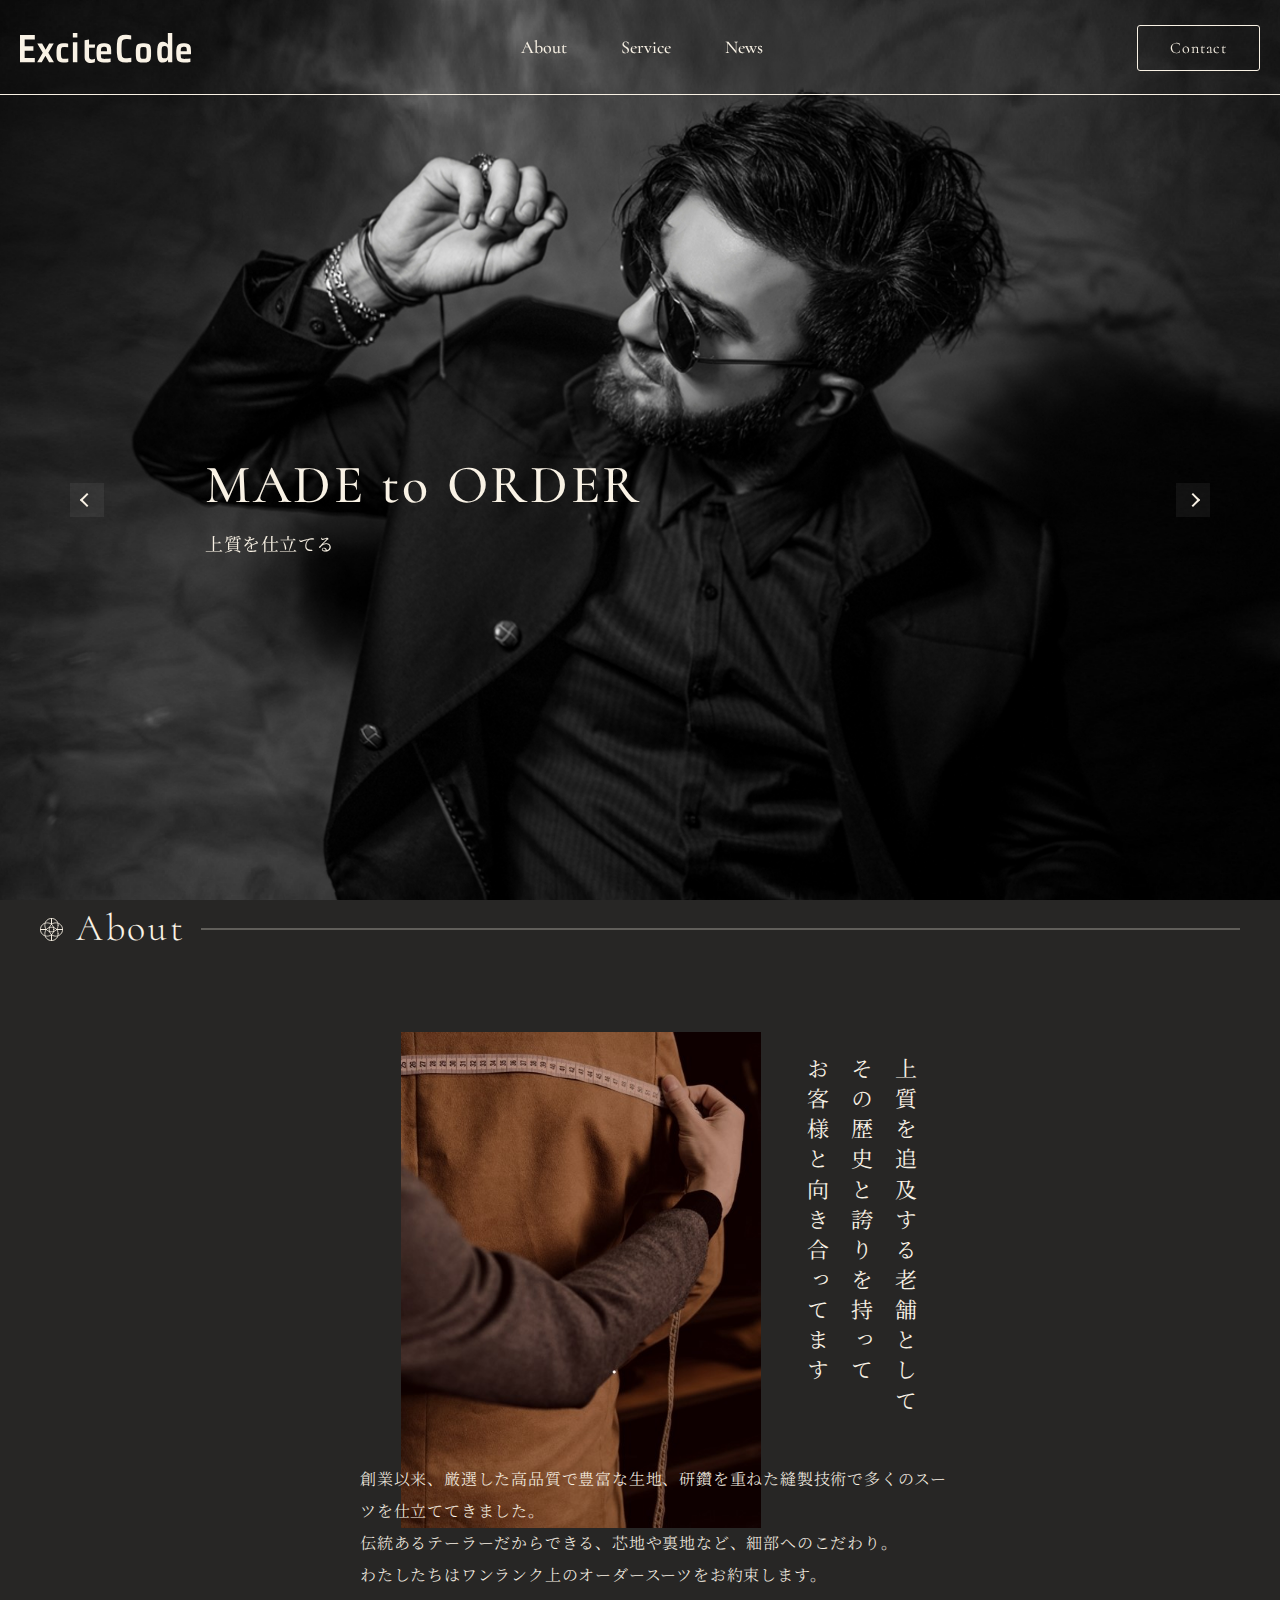
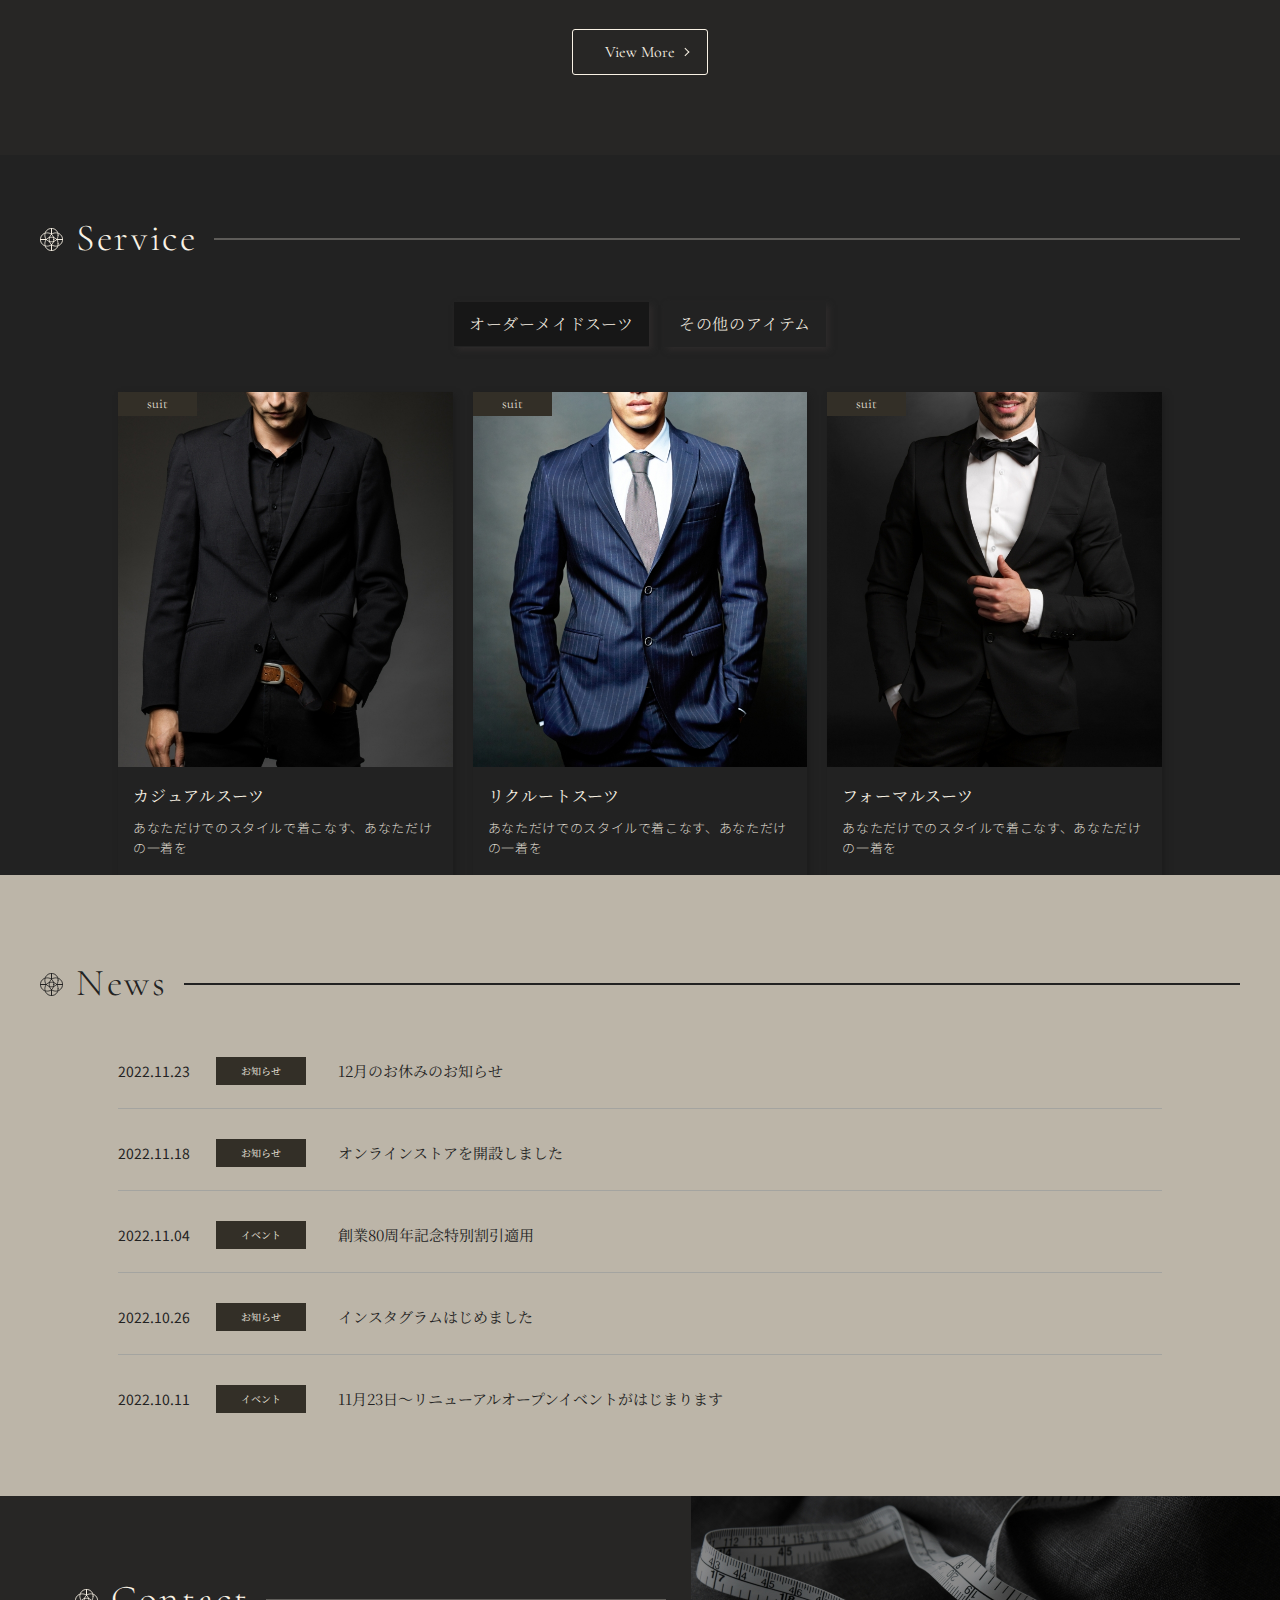
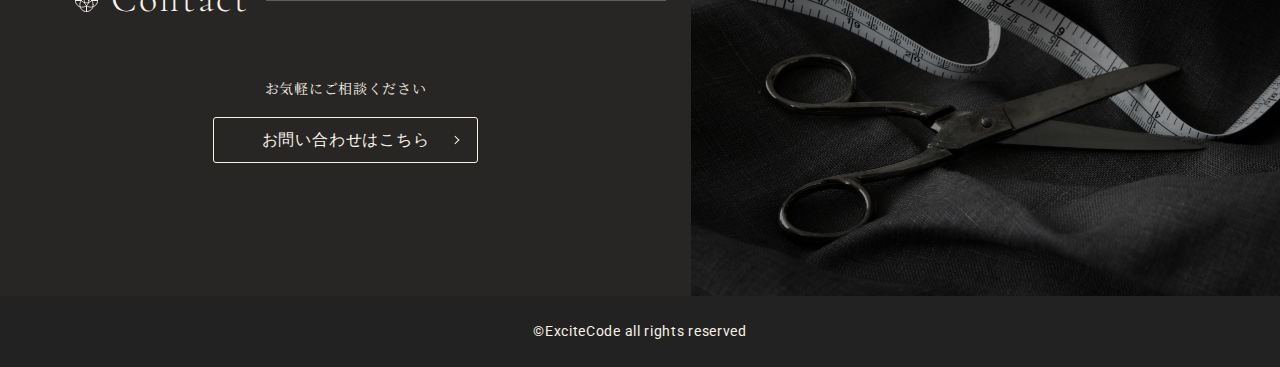
==== commit 7bc06ed4: "FVピクパ完成" ====
--- a/index.html
+++ b/index.html
@@ -57,12 +57,12 @@
       </div>
     </div> <!-- //header__inner -->
 
-    <div class="hamburger js-hamburger md-show"><!-- ハンバーガー -->
+    <div class="header__hamburger hamburger js-hamburger md-show"><!-- ハンバーガー -->
       <span></span>
       <span></span>
       <span></span>
     </div>
-    <div class="drawer-menu js-drawer">
+    <div class="header__drawer-menu drawer-menu js-drawer">
       <div class="drawer-menu__inner">
         <ul class="drawer-menu__items">
           <li class="drawer-menu__item">
--- a/css/style.css
+++ b/css/style.css
@@ -168,7 +168,7 @@
 
 .header.change-color {
   background-color: #222222;
-  transition: 0.3s ease-in-out;
+  transition: 0.8s ease-in-out;
 }
 @media screen and (max-width: 768px) {
   .header.change-color {
@@ -199,11 +199,7 @@
 }
 
 .header__name {
-  color: #F9F2E5;
-  font-family: "Cormorant", serif;
-  font-size: 18px;
-  width: 150px;
-  margin-right: auto;
+  width: 171px;
   margin-left: 5px;
 }
 @media screen and (max-width: 1024px) {
@@ -215,9 +211,8 @@
 }
 
 .header__nav {
-  margin-left: auto;
-  margin-right: auto;
   height: inherit;
+  padding-right: 45px;
 }
 
 .header__logo {
@@ -242,12 +237,14 @@
   color: #F9F2E5;
   display: flex;
   height: inherit;
-  padding: 0 30px;
+  padding: 0 27px;
   align-items: center;
 }
 
-.header__contact {
+.contact-button.header__contact {
   margin: 0 auto;
+  margin-right: 5px;
+  letter-spacing: 0.05em;
 }
 
 .header__about__section-title {
@@ -434,7 +431,7 @@
 .mv__title-inner {
   position: absolute;
   z-index: 500;
-  top: 55%;
+  top: 55.5%;
   left: 205px;
   transform: translateY(-50%);
   background-color: transparent;
@@ -469,7 +466,7 @@
   font-family: "Noto Serif JP", serif;
   font-weight: 400;
   font-size: 18px;
-  letter-spacing: 0.12em;
+  letter-spacing: 0.03em;
   margin-top: 5px;
 }
 @media screen and (max-width: 768px) {
@@ -1246,10 +1243,11 @@
 .contact__contact-button {
   font-size: 16px;
   letter-spacing: 0.05em;
+  font-family: "Cormorant", serif;
   margin: 0 auto;
   padding-bottom: 80px;
   width: 265px;
-  border-radius: 6px;
+  border-radius: 3px;
 }
 @media screen and (max-width: 375px) {
   .contact__contact-button {
@@ -1329,14 +1327,12 @@
   width: 100vw;
   margin-left: calc(50% - 50vw);
   margin-right: calc(50% - 50vw);
-  height: auto;
+  height: 543px;
   padding-top: 37.708%;
   background-image: url(/images/pc2__about-bg.jpg);
   background-repeat: no-repeat;
   background-position: center;
   background-size: cover;
-  overflow: hidden;
-  z-index: 100;
 }
 @media screen and (max-width: 768px) {
   .sub-mv {
@@ -2263,13 +2259,14 @@
 
 .inner {
   margin: 0 auto;
-  padding-top: 70px;
-  z-index: 10;
-  max-width: 83.333%;
+  max-width: 1250px;
+  width: 100%;
+  padding: 0 25px;
 }
 @media screen and (max-width: 768px) {
   .inner {
-    padding-top: 0;
+    padding: 0 15px;
+    max-width: 600px;
   }
 }
 
@@ -2375,13 +2372,13 @@
 
 .contact-button {
   position: relative;
-  font-family: "Noto Serif JP", serif;
+  font-family: "Cormorant", serif;
   display: flex;
   align-items: center;
   justify-content: center;
-  padding: 10px 30px;
+  padding: 10px 32px;
   color: #F9F2E5;
-  border-radius: 6px;
+  border-radius: 3px;
   background-color: transparent;
   border: 1px solid #F9F2E5;
 }
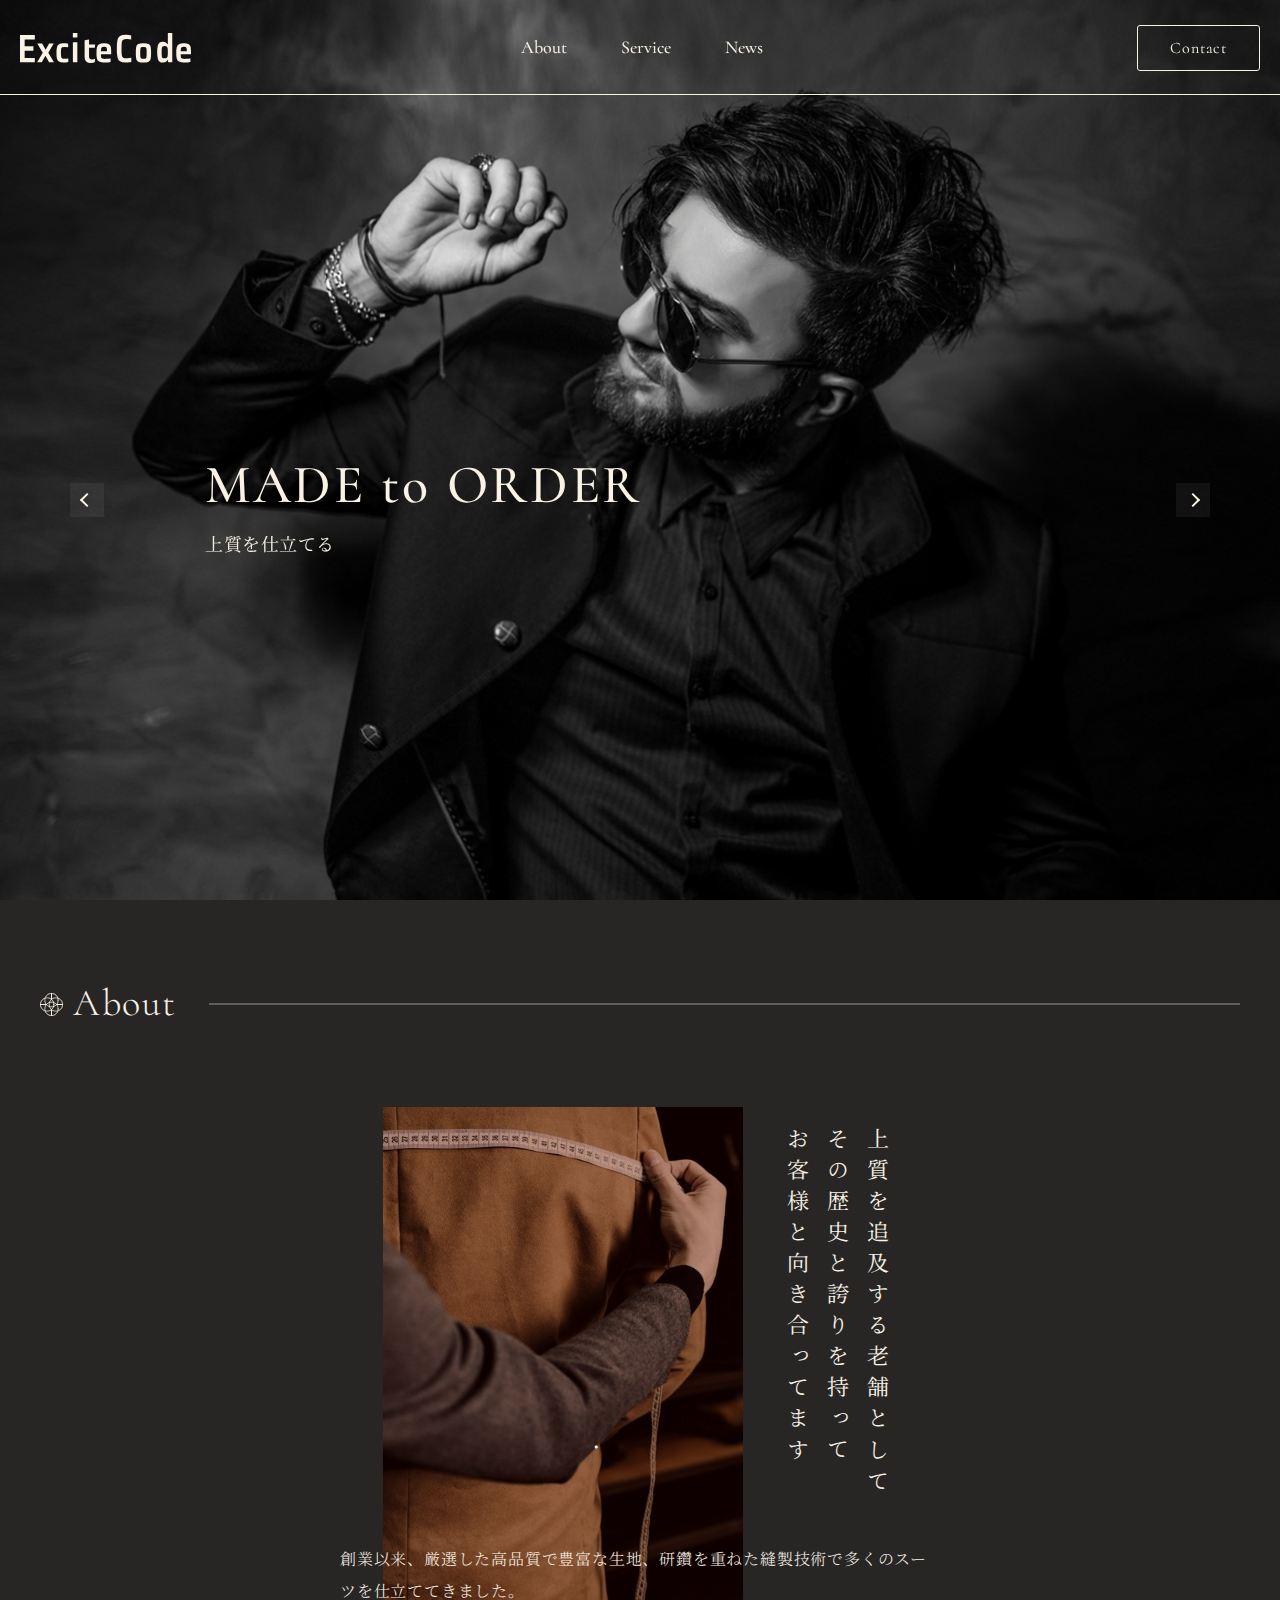
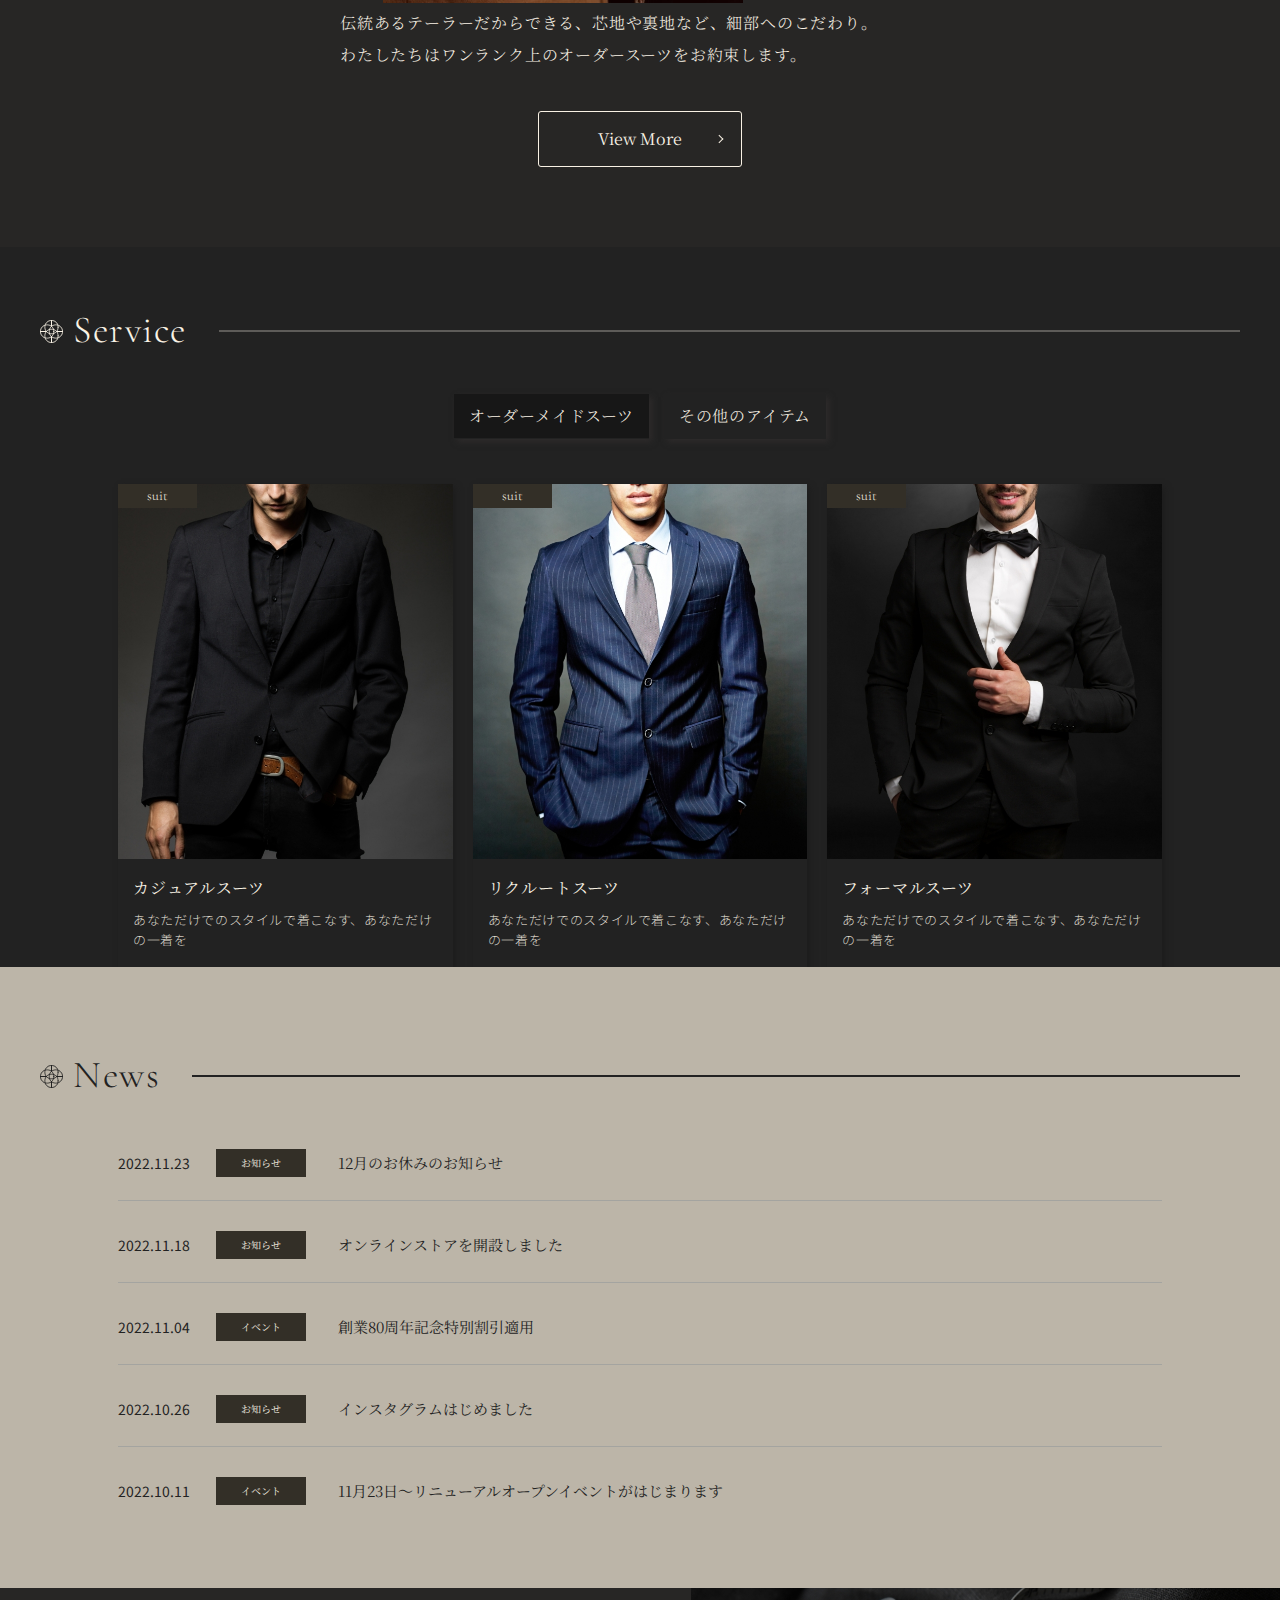
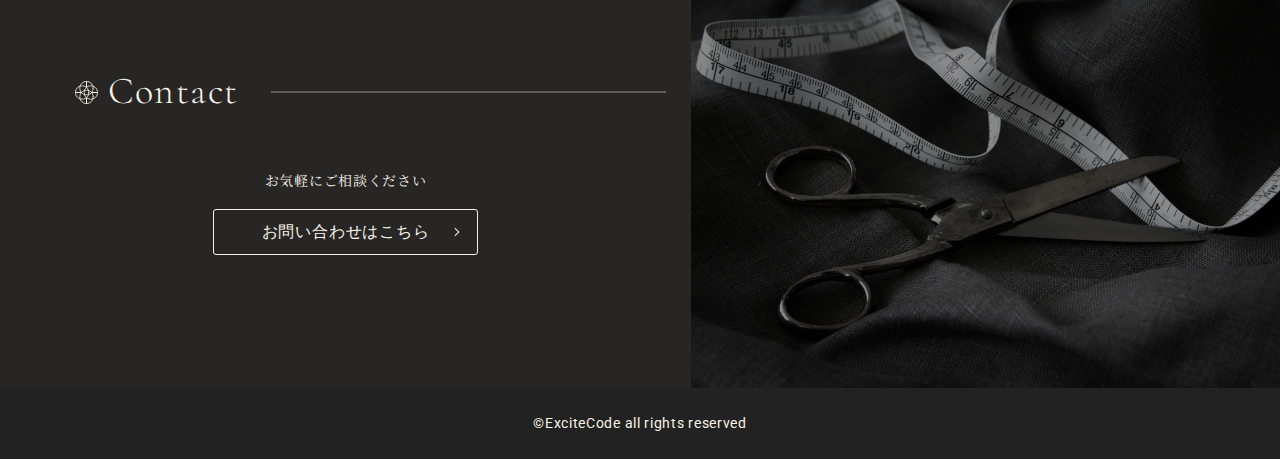
==== commit fab48a21: "fv-aboutピクパ" ====
--- a/index.html
+++ b/index.html
@@ -127,7 +127,9 @@
         <div class="about__section">
           <div class="about__section-inner">
             <p class="about__text-text">上質を追及する<br class="sp-show">老舗として<br>その歴史と<br class="sp-show">誇りを持って<br>お客様と<br class="sp-show">向き合ってます</p>
-            <img  class="about-img" src="/images/about-img.jpg" alt="皮のスーツを採寸している後ろ姿">
+            <div class="about__text-img">
+              <img  class="about-img" src="/images/about-img.jpg" alt="皮のスーツを採寸している後ろ姿">
+            </div>
           </div>
           <p class="text about-text-caver">
             創業以来、厳選した高品質で豊富な生地、研鑽を重ねた縫製技術で多くのスーツを仕立ててきました。<br>
--- a/css/style.css
+++ b/css/style.css
@@ -581,16 +581,16 @@
   }
 }
 
-.about__title-wrap {
-  padding-top: 0px;
-}
-@media screen and (max-width: 768px) {
-  .about__title-wrap {
+.title-wrap.about__title-wrap {
+  padding-top: 75px;
+}
+@media screen and (max-width: 768px) {
+  .title-wrap.about__title-wrap {
     padding-top: 52px;
   }
 }
 @media screen and (max-width: 375px) {
-  .about__title-wrap {
+  .title-wrap.about__title-wrap {
     padding-top: 55px;
   }
 }
@@ -611,7 +611,6 @@
   flex-direction: row-reverse;
   gap: 35px;
   padding-top: 75px;
-  padding-left: 3rem;
 }
 @media screen and (max-width: 768px) {
   .about__section-inner {
@@ -622,12 +621,13 @@
 }
 
 .about__text-text {
+  font-family: "Noto Serif JP", serif;
   font-size: 22px;
   color: #F9F2E5;
   writing-mode: vertical-rl; /* 縦書きに変更 */
-  padding-top: 25px;
-  line-height: 2;
-  letter-spacing: 0.37em;
+  padding-top: 20px;
+  line-height: 40px;
+  letter-spacing: 9.05px;
 }
 @media screen and (max-width: 768px) {
   .about__text-text {
@@ -687,11 +687,10 @@
   font-size: 16px;
   text-align: left;
   line-height: 2;
-  margin-top: -65px;
+  margin-top: -60px;
   margin-right: auto;
   margin-left: auto;
-  width: 52%;
-  padding-left: 2rem;
+  max-width: 600px;
 }
 @media screen and (max-width: 768px) {
   .about-text-caver {
@@ -714,10 +713,12 @@
 }
 
 .button--view-more {
+  font-family: "Noto Serif JP", serif;
+  font-size: 16px;
   display: flex;
   justify-content: center;
   align-items: center;
-  margin: 38px auto 0;
+  margin: 40px auto 0;
   padding-bottom: 80px;
   z-index: 10;
 }
@@ -727,6 +728,13 @@
     padding-bottom: 55px;
     margin-bottom: -4px;
   }
+}
+
+.contact-button.about__contact-button--small {
+  font-family: "Noto Serif JP", serif;
+  padding: 15px 59px;
+  font-size: 16px;
+  letter-spacing: 0.05;
 }
 
 .service {
@@ -2323,8 +2331,8 @@
   font-family: "Cormorant", serif;
   font-weight: 300;
   font-size: 38px;
-  letter-spacing: 0.07em;
-  padding-left: 36px;
+  letter-spacing: 0.04em;
+  padding-left: 33px;
   overflow: hidden;
 }
 @media screen and (max-width: 1024px) {
@@ -2347,7 +2355,7 @@
   width: calc(100% - 10px); /* 要素の幅を設定 */
   height: 0; /* ボーダーの高さを0に設定 */
   border-top: 1px solid #99958F; /* 上部ボーダーのスタイルを設定 */
-  margin-left: 1rem; /* 左側の余白を設定 */
+  margin-left: 2rem; /* 左側の余白を設定 */
   position: absolute;
   top: 50%;
   transform: translateY(-50%); /* 中央揃えのために上方向に移動 */
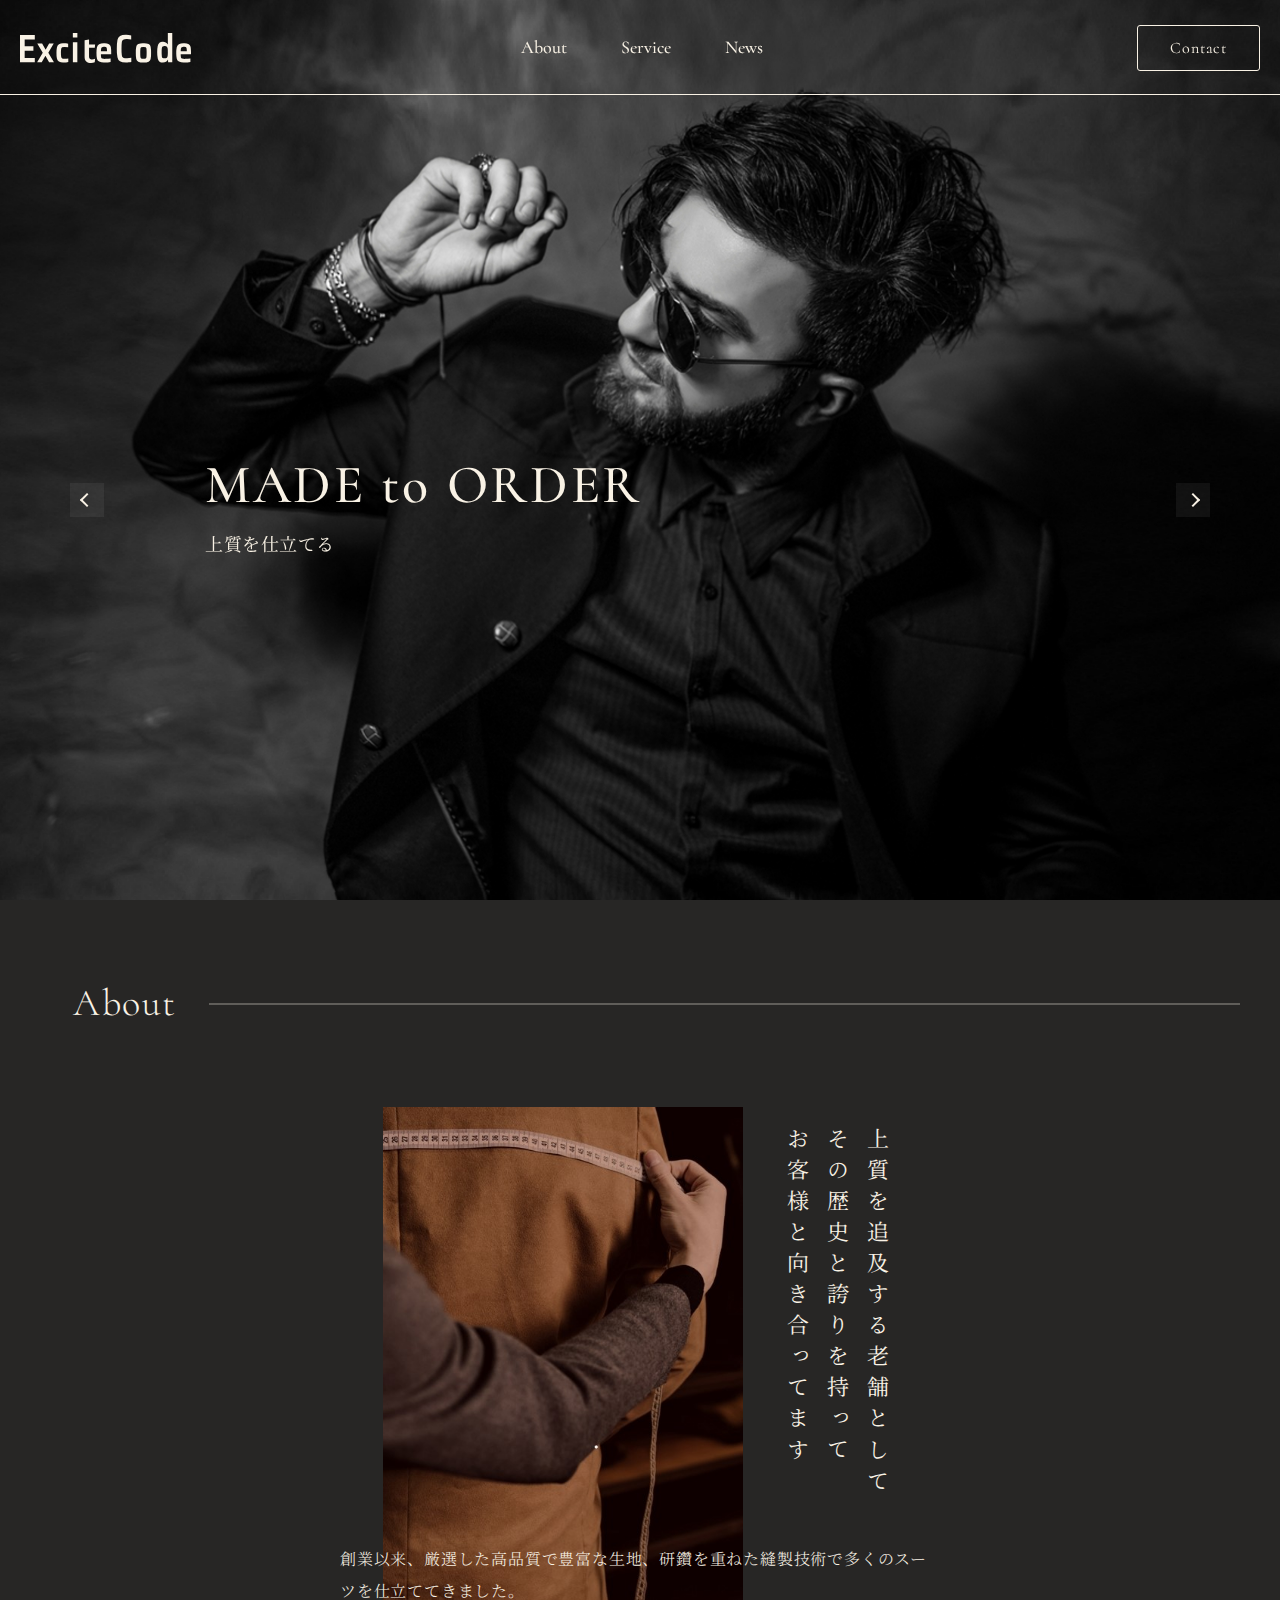
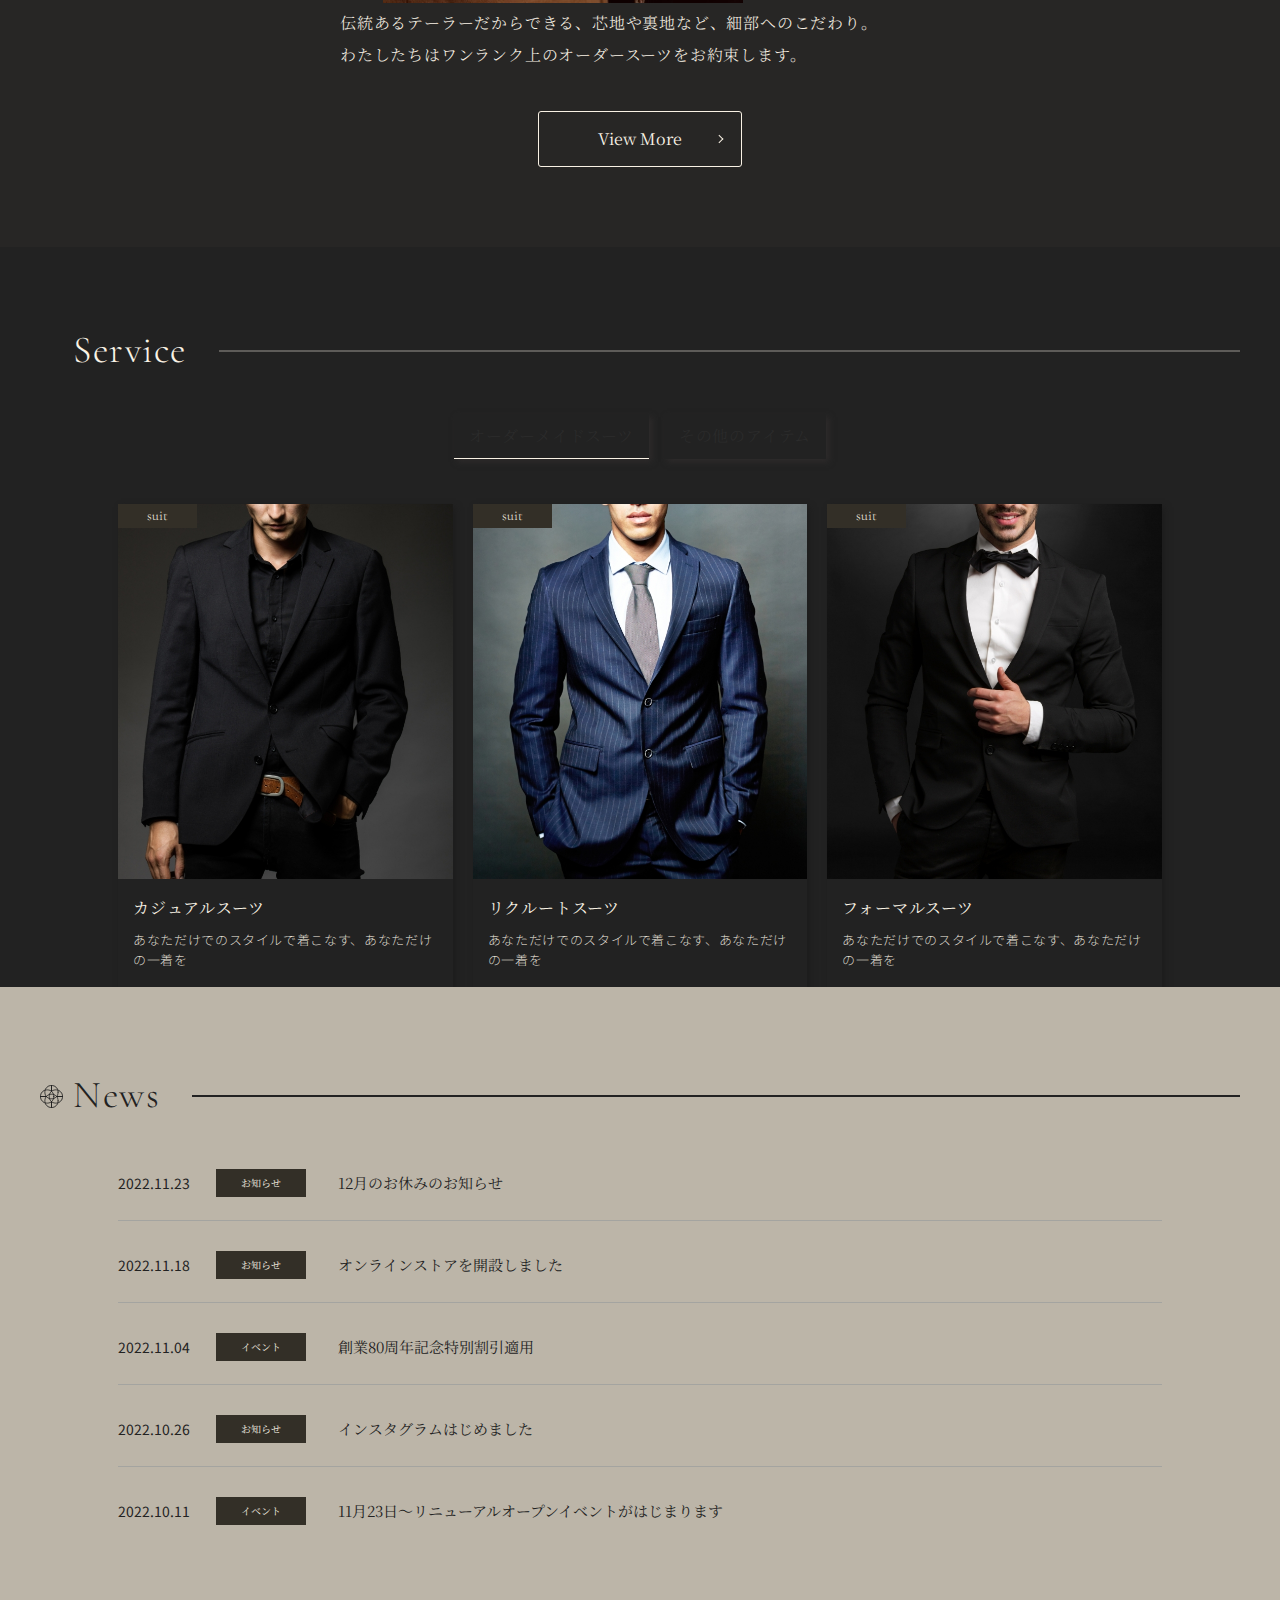
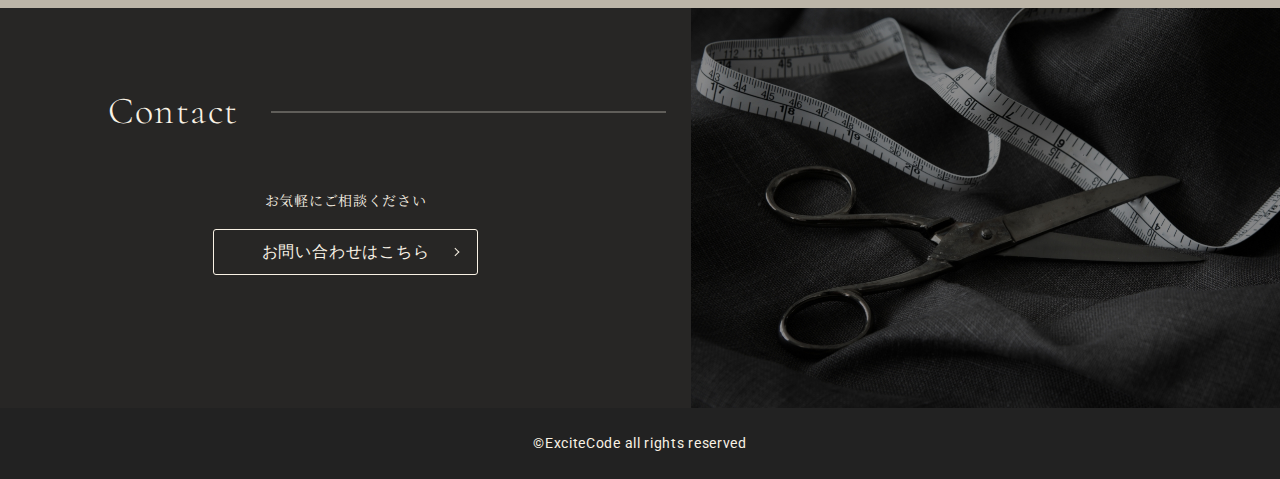
==== commit b0add548: "フォルダ整理" ====
--- a/index.html
+++ b/index.html
@@ -20,8 +20,8 @@
   <meta name="twitter:card" content="summary" >
   <meta name="viewport" content="width=device-width, initial-scale=1.0">
   <!-- ファビコン -->
-  <link rel="icon" href="/images/MACOSX/favicon.ico">
-  <link rel="apple-touch-icon" href="/images/MACOSX/apple-touch-icon.png">
+  <link rel="icon" href="./images/MACOSX/favicon.ico">
+  <link rel="apple-touch-icon" href="./images/MACOSX/apple-touch-icon.png">
   <!-- Google Fonts -->
   <link rel="preconnect" href="https://fonts.googleapis.com">
   <link rel="preconnect" href="https://fonts.gstatic.com" crossorigin>
@@ -31,29 +31,29 @@
   <link href="https://fonts.googleapis.com/css2?family=Cormorant:ital,wght@0,300..700;1,300..700&family=Noto+Sans+JP:wght@400;500&family=Noto+Serif+JP:wght@300;400&family=Roboto:wght@500&display=swap" rel="stylesheet">
   <!-- css -->
   <link rel="stylesheet" href="https://unpkg.com/swiper@8/swiper-bundle.min.css">
-  <link rel="stylesheet" href="/css/style.css">
+  <link rel="stylesheet" href="./css/style.css">
 
   <!-- JavaScript -->
   <script src="https://code.jquery.com/jquery-3.6.1.min.js" integrity="sha256-o88AwQnZB+VDvE9tvIXrMQaPlFFSUTR+nldQm1LuPXQ=" crossorigin="anonymous" defer></script>
   <script src="https://cdn.jsdelivr.net/npm/swiper@8/swiper-bundle.min.js" defer></script>
-  <script src="/js/script.js" defer></script>
+  <script src="./js/script.js" defer></script>
 </head>
 
 <body>
   <header class="header js-header"> <!--headerはメインビュー過ぎたら背景色を＃２２２２２２にする -->
     <div class="header__inner">
-      <a href="/index.html">
-        <h1 class="header__name"><img class="header__logo" src="/images/h1.svg" alt="ExciteCode"></h1>
+      <a href="./index.html">
+        <h1 class="header__name"><img class="header__logo" src="./images/h1.svg" alt="ExciteCode"></h1>
       </a>
       <nav class="header__nav md-none">
         <ul class="header__items">
-          <li class="header__item"><a href="/pc2_about.html" class="header__link">About</a></li>
+          <li class="header__item"><a href="./pc2_about.html" class="header__link">About</a></li>
           <li class="header__item"><a href="#service" class="header__link">Service</a></li>
           <li class="header__item"><a href="#news" class="header__link">News</a></li>
         </ul>
       </nav> 
       <div class="header__contact-button-wrapper md-none">
-        <a href="/pc2_contact.html" class="header__contact contact-button md-none">Contact</a>
+        <a href="./pc2_contact.html" class="header__contact contact-button md-none">Contact</a>
       </div>
     </div> <!-- //header__inner -->
 
@@ -66,7 +66,7 @@
       <div class="drawer-menu__inner">
         <ul class="drawer-menu__items">
           <li class="drawer-menu__item">
-            <a href="pc2_about.html" class="drawer-menu__link">About</a>
+            <a href=".pc2_about.html" class="drawer-menu__link">About</a>
           </li>
           <li class="drawer-menu__item">
             <a href="#service" class="drawer-menu__link">Service</a>
@@ -75,7 +75,7 @@
             <a href="#news" class="drawer-menu__link">News</a>
           </li>
           <li class="drawer-menu__item">
-            <a href="pc2_contact.html" class="drawer-menu__link drawer-menu__link--contact">Contact</a>
+            <a href=".pc2_contact.html" class="drawer-menu__link drawer-menu__link--contact">Contact</a>
           </li>
         </ul>
       </div>
@@ -96,19 +96,19 @@
             <div class="swiper-slide">
               <picture>
                 <source srcset="/images/fv-bg01.jpg" media="(min-width: 768px)">
-                <img src="/images/sp-fv-bg01.jpg" alt="スーツを着た男性が右手を挙げてポーズをとっている様子">
+                <img src="./images/sp-fv-bg01.jpg" alt="スーツを着た男性が右手を挙げてポーズをとっている様子">
               </picture>
             </div>
             <div class="swiper-slide">
               <picture>
                 <source srcset="/images/fv-bg02.jpg" media="(min-width: 768px)">
-                <img src="/images/sp-fv-bg02.jpg" alt="下を向いて腕時計を触るスーツの男性">
+                <img src="./images/sp-fv-bg02.jpg" alt="下を向いて腕時計を触るスーツの男性">
               </picture>
             </div>
             <div class="swiper-slide">
               <picture>
                 <source srcset="/images/fv-bg03.jpg" media="(min-width: 768px)">
-                <img src="/images/sp-fv-bg03.jpg" alt="スーツを開いている蝶ネクタイの男性">
+                <img src="./images/sp-fv-bg03.jpg" alt="スーツを開いている蝶ネクタイの男性">
               </picture>
             </div>
           </div>
@@ -122,13 +122,13 @@
       <div class="inner"> 
         <div class="title-wrap about__title-wrap">
           <!-- about__title-要らないかも？-->
-          <h2 class="section-title section-title--white">About</h2>  
+          <h2 class="section-title about__section-title section-title--white">About</h2>  
         </div> 
         <div class="about__section">
           <div class="about__section-inner">
             <p class="about__text-text">上質を追及する<br class="sp-show">老舗として<br>その歴史と<br class="sp-show">誇りを持って<br>お客様と<br class="sp-show">向き合ってます</p>
             <div class="about__text-img">
-              <img  class="about-img" src="/images/about-img.jpg" alt="皮のスーツを採寸している後ろ姿">
+              <img  class="about-img" src="./images/about-img.jpg" alt="皮のスーツを採寸している後ろ姿">
             </div>
           </div>
           <p class="text about-text-caver">
@@ -137,15 +137,15 @@
             わたしたちはワンランク上のオーダースーツをお約束します。  
           </p>
           <div class="button--view-more">
-            <a href="/pc2_about.html" class="contact-button about__contact-button--small">View More</a>
+            <a href="./pc2_about.html" class="contact-button about__contact-button--small">View More</a>
           </div> 
         </div>
       </div>
     </section>
     <!--サービス-->
     <section id="service" class="service">
-      <div class="inner">  
-        <div class="title-wrap title-wrap--service">
+      <div class="inner service__inner">  
+        <div class="title-wrap service__title-wrap">
           <h2 class="section-title section-title--white">Service</h2> 
         </div> 
         <div class="section-inner section-inner--service">
@@ -160,7 +160,7 @@
                   <div class="tab__content-card">
                     <div class="tab__img">
                       <p class="tab__text--on">suit</p>
-                      <img src="/images/suit01.jpg" alt="黒いカジュアルスーツを着た男性">  
+                      <img src="./images/suit01.jpg" alt="黒いカジュアルスーツを着た男性">  
                     </div>
                     <div class="tab__card-body">
                       <p class="tab__text--title">カジュアルスーツ</p>
@@ -170,7 +170,7 @@
                   <div class="tab__content-card">
                     <div class="tab__img">
                       <p class="tab__text--on">suit</p>
-                      <img src="/images/suit02.jpg" alt="紺の縦じまスーツを着た男性">  
+                      <img src="./images/suit02.jpg" alt="紺の縦じまスーツを着た男性">  
                     </div>
                     <div class="tab__card-body">
                       <p class="tab__text--title">リクルートスーツ</p>
@@ -180,7 +180,7 @@
                   <div class="tab__content-card">
                     <div class="tab__img">
                       <p class="tab__text--on">suit</p>
-                      <img  src="/images/suit03.jpg" alt="黒いフォーマルスーツを着た男性">    
+                      <img  src="./images/suit03.jpg" alt="黒いフォーマルスーツを着た男性">    
                     </div>
                     <div class="tab__card-body">
                       <p class="tab__text--title">フォーマルスーツ</p>
@@ -195,7 +195,7 @@
                 <div class="tab__content-card">
                   <div class="tab__img">
                     <p class="tab__text--on">shoes</p>
-                    <img src="/images/other01.jpg" alt="茶色の革靴">    
+                    <img src="./images/other01.jpg" alt="茶色の革靴">    
                   </div>
                   <div class="tab__card-body">
                     <p class="tab__text--title">シューズ</p>
@@ -205,7 +205,7 @@
                 <div class="tab__content-card">
                   <div class="tab__img">
                     <p class="tab__text--on">tie</p>
-                    <img src="/images/other02.jpg" alt="青いネクタイとネクタイピン">    
+                    <img src="./images/other02.jpg" alt="青いネクタイとネクタイピン">    
                   </div>
                   <div class="tab__card-body">
                     <p class="tab__text--title">ネクタイ</p>
@@ -215,7 +215,7 @@
                 <div class="tab__content-card">
                   <div class="tab__img">
                     <p class="tab__text--on">bag</p>
-                    <img src="/images/oher03.jpg" alt="茶色い皮のロック付きビジネスバッグ">    
+                    <img src="./images/oher03.jpg" alt="茶色い皮のロック付きビジネスバッグ">    
                   </div>
                   <div class="tab__card-body">
                     <p class="tab__text--title">フォーマルバッグ</p>
@@ -322,33 +322,14 @@
         <!-- <div class="contact-title-wrap"> -->
           <div class="contact__title-inner"> 
             <p class="contact-text text text--white">お気軽にご相談ください</p>
-            <a href="/pc2_contact.html" class="contact-button contact__contact-button">お問い合わせはこちら</a>
+            <a href="./pc2_contact.html" class="contact-button contact__contact-button">お問い合わせはこちら</a>
           </div> 
         </div> 
       </div>
       <div class="contact-img-right">
-        <img src="/images/contact-img.jpg" alt="裁ちばさみとメジャーが布の上に置いてある様子">
-      </div>
-    </section>
-    <!-- <section id="contact" class="contact">
-      <div class="contact-left">
-        <div class="contact__title--inner"> 
-          <div class="title-wrap contact__title-wrap">
-            <h2 class="section-title section-title--white contact__section-title">Contact</h2> 
-          </div>
-        </div>
-        <div class="contact-title-wrap">
-          <div class="contact__title-inner"> 
-            <p class="contact-text text text--white">お気軽にご相談ください</p>
-            <a href="/pc2_contact.html" class="contact-button contact__contact-button">お問い合わせはこちら</a>
-          </div> 
-        </div>
-      </div>
-      <div class="contact-img-right">
-        <img src="/images/contact-img.jpg" alt="裁ちばさみとメジャーが布の上に置いてある様子">
-      </div>
-    </section> --> 
-
+        <img src="./images/contact-img.jpg" alt="裁ちばさみとメジャーが布の上に置いてある様子">
+      </div>
+    </section>
   </main>
   <footer class="footer">
     <small class="footer__copyright">&copy;ExciteCode&nbsp;all&nbsp;rights&nbsp;reserved</small>
--- a/css/style.css
+++ b/css/style.css
@@ -747,8 +747,8 @@
   }
 }
 
-.title-wrap--service {
-  padding-top: 55px;
+.service__title-wrap {
+  padding-top: 75px;
 }
 
 .section-inner.section-inner--service {
@@ -789,12 +789,14 @@
   font-family: "Noto Serif JP", serif;
   font-size: 16px;
   font-weight: 300;
+  list-style: 0.05px;
   cursor: pointer;
   padding-bottom: 2px;
   border-bottom: 1px solid transparent;
-  color: #F9F2E5;
+  color: #2c2c2c;
   padding: 10px 15px;
-  transition: all 0.4s ease-out;
+  background-color: #222222;
+  transition: background-color 0.4s ease-out;
   position: relative;
   overflow: hidden;
 }
@@ -806,11 +808,7 @@
   }
 }
 .tab__button:hover, .tab__button.is-active {
-  background-color: rgba(0, 0, 0, 0.3);
-  border-bottom-color: #222222;
-}
-.tab__button:hover::after, .tab__button.is-active::after {
-  transform: translateX(0);
+  border-bottom-color: #F9F2E5;
 }
 
 .tab__button {
@@ -2301,7 +2299,7 @@
 }
 
 .section-title::before {
-  background-image: url(/images/title-logo.svg);
+  background-image: url(./images/title-logo.svg);
   position: absolute;
   content: "";
   width: 23px;
